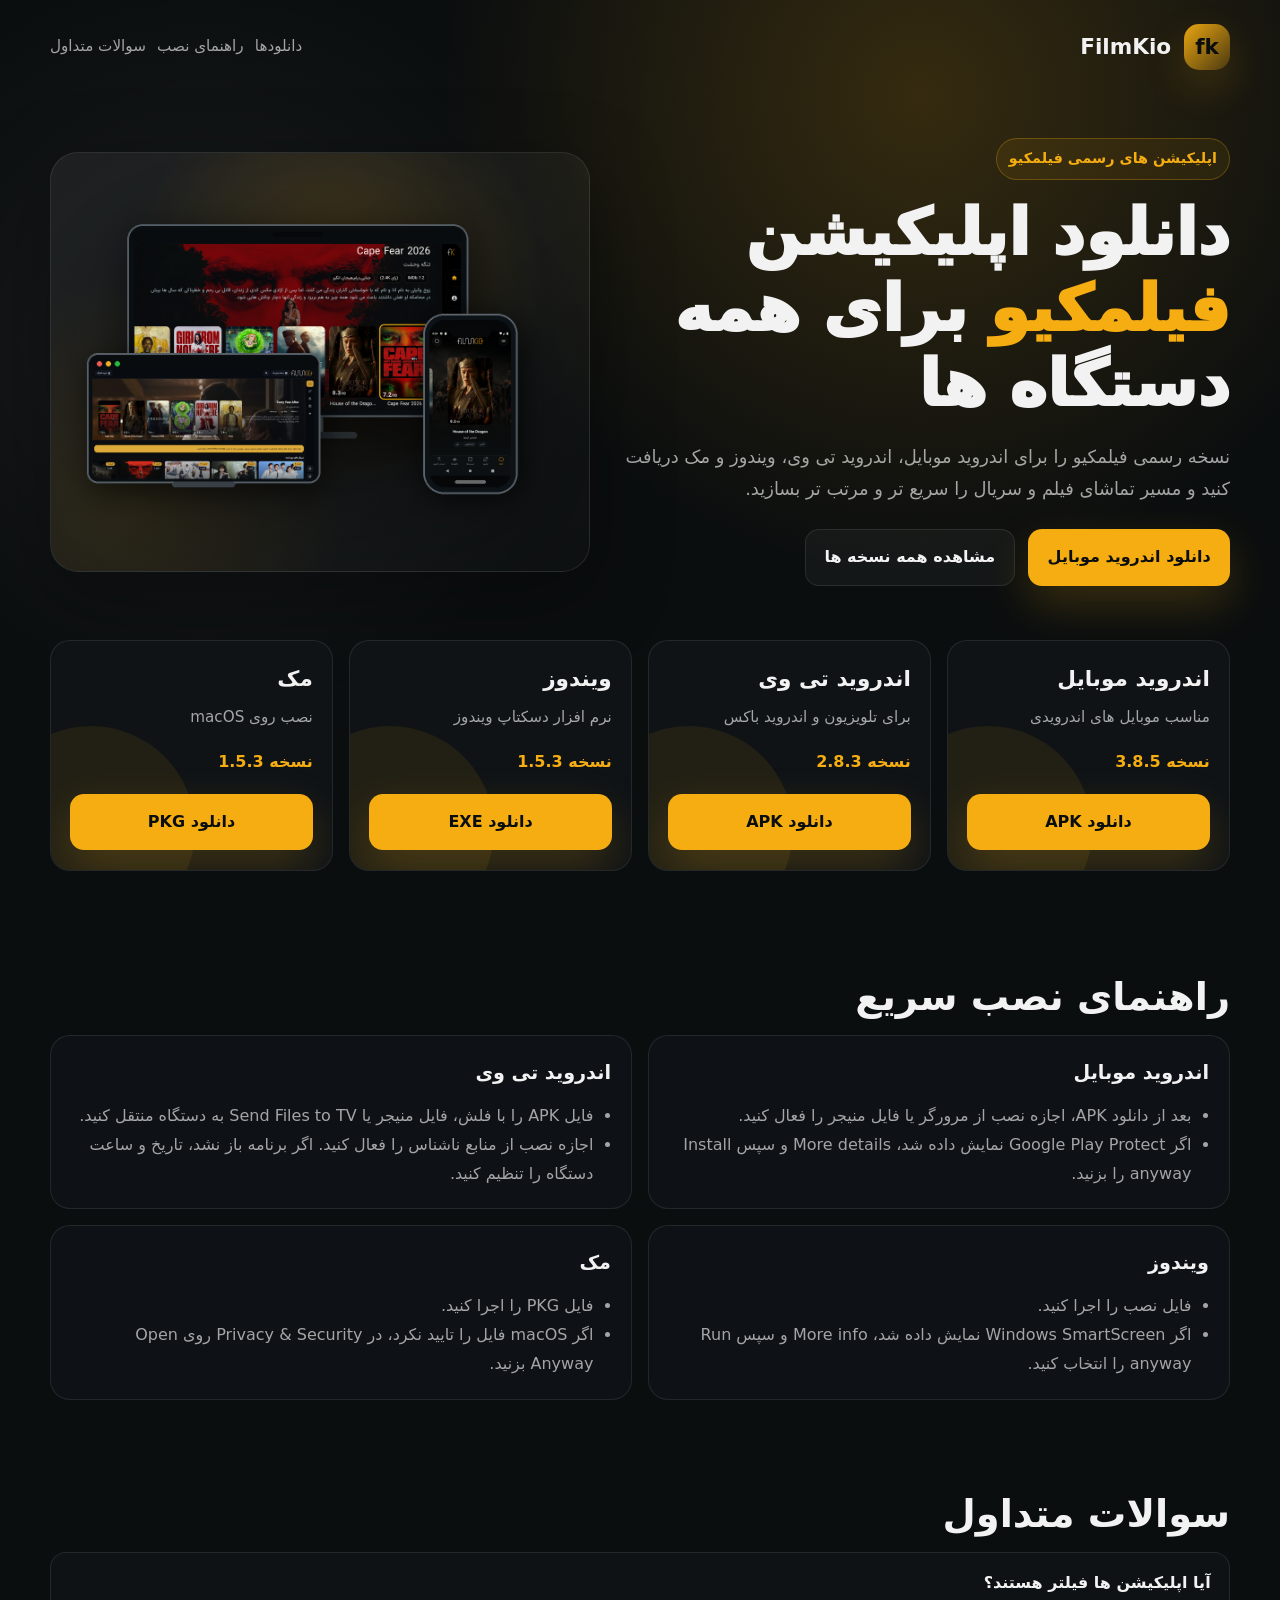
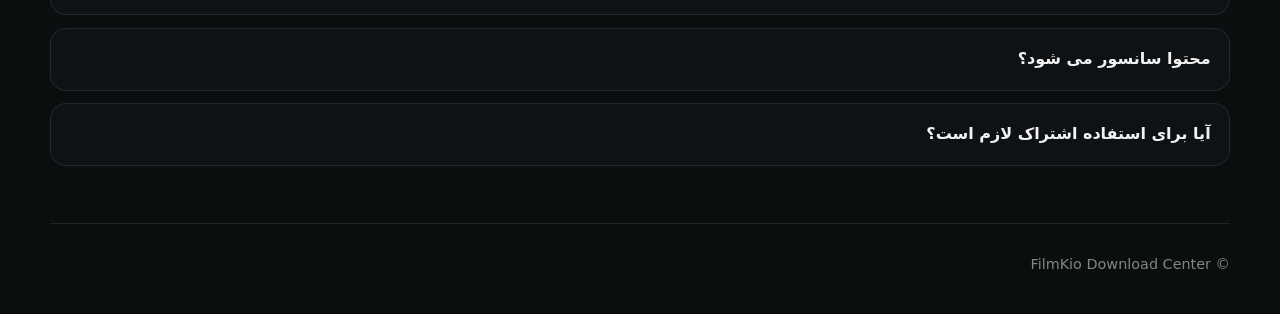
==== index.html @ dd802088 "Update index.html" ====
<!doctype html>
<html lang="fa" dir="rtl">
<head>
  <meta charset="utf-8">
  <link rel="shortcut icon" href="https://filmkio.github.io/assets/images/favicon-v.png" type="image/ico" />
  <meta name="viewport" content="width=device-width, initial-scale=1">
  <title>دانلود اپلیکیشن فیلمکیو برای اندروید، تلویزیون، ویندوز و مک</title>
  <meta name="description" content="دانلود مستقیم اپلیکیشن رسمی فیلمکیو برای اندروید موبایل، اندروید تی وی، ویندوز و مک با لینک امن از دامنه فیلم من.">
  <meta name="robots" content="index,follow,max-image-preview:large">
  <link rel="canonical" href="https://filmkio.github.io/">
  <meta property="og:locale" content="fa_IR">
  <meta property="og:type" content="website">
  <meta property="og:title" content="دانلود اپلیکیشن فیلمکیو">
  <meta property="og:description" content="نسخه رسمی فیلمکیو را برای موبایل، تلویزیون، ویندوز و مک دانلود کنید.">
  <meta property="og:url" content="https://filmkio.github.io/">
  <meta property="og:site_name" content="FilmKio">
  <meta property="og:image" content="https://filmkio.github.io/assets/images/filmkio-showcase-android.png">
  <meta name="twitter:card" content="summary_large_image">
  <meta name="theme-color" content="#0b0e0f">
  <meta name="google-site-verification" content="cX1XcpwmOI-I8Bc0euwlaq72qp1mdd3fgt9zG9Ximvk" />
  <style>
    :root{--bg:#0b0e0f;--panel:#101418;--panel2:#15191d;--text:#f2f2f2;--muted:rgba(242,242,242,.66);--soft:rgba(242,242,242,.1);--gold:#f5ad11;--gold2:#ffc33d;--border:rgba(255,255,255,.09)}
    *{box-sizing:border-box}
    html{scroll-behavior:smooth}
    body{margin:0;background:radial-gradient(circle at 72% 5%,rgba(245,173,17,.18),transparent 30rem),radial-gradient(circle at 16% 18%,rgba(255,255,255,.06),transparent 24rem),var(--bg);color:var(--text);font-family:system-ui,-apple-system,BlinkMacSystemFont,"Segoe UI",Tahoma,Arial,sans-serif;line-height:1.8}
    a{color:inherit;text-decoration:none}
    .wrap{width:min(1180px,calc(100% - 32px));margin:0 auto}
    .nav{display:flex;align-items:center;justify-content:space-between;gap:1rem;padding:24px 0}
    .brand{display:flex;align-items:center;gap:.8rem;font-weight:900;font-size:1.35rem;letter-spacing:0}
    .mark{display:grid;place-items:center;width:46px;height:46px;border-radius:15px;background:linear-gradient(135deg,rgba(245,173,17,.95),rgba(245,173,17,.22));color:#0b0e0f;box-shadow:0 16px 40px rgba(245,173,17,.18)}
    .navlinks{display:flex;align-items:center;gap:.7rem;color:var(--muted);font-size:.95rem}
    .hero{display:grid;grid-template-columns:minmax(0,1.06fr) minmax(360px,.94fr);gap:2rem;align-items:center;padding:44px 0 26px}
    .eyebrow{display:inline-flex;align-items:center;gap:.5rem;padding:.45rem .75rem;border-radius:999px;border:1px solid rgba(245,173,17,.28);background:rgba(245,173,17,.08);color:var(--gold);font-weight:800;font-size:.9rem}
    h1{margin:1rem 0 .8rem;font-size:clamp(2.2rem,5vw,4.7rem);line-height:1.18;font-weight:950}
    h1 span,.gold{color:var(--gold)}
    .lead{max-width:720px;color:var(--muted);font-size:1.12rem}
    .actions{display:flex;flex-wrap:wrap;gap:.85rem;margin-top:1.5rem}
    .btn{display:inline-flex;align-items:center;justify-content:center;gap:.55rem;min-height:52px;padding:.8rem 1.15rem;border-radius:14px;font-weight:900;border:1px solid transparent;transition:transform .18s ease,filter .18s ease,border-color .18s ease}
    .btn:hover{transform:translateY(-2px);filter:brightness(1.04)}
    .btn.primary{background:var(--gold);color:#0b0e0f;box-shadow:0 18px 46px rgba(245,173,17,.2)}
    .btn.ghost{background:rgba(255,255,255,.04);border-color:var(--border)}
    .visual{position:relative;display:grid;place-items:center;min-height:420px;border:1px solid var(--border);border-radius:28px;background:linear-gradient(145deg,rgba(255,255,255,.06),rgba(255,255,255,.02));overflow:hidden;box-shadow:0 24px 80px rgba(0,0,0,.35)}
    .visual:before{content:"";position:absolute;inset:-30%;background:radial-gradient(circle at 52% 38%,rgba(245,173,17,.22),transparent 34%),radial-gradient(circle at 28% 70%,rgba(245,173,17,.12),transparent 28%)}
    .hero-shot{position:relative;z-index:1;display:block;width:100%;max-width:100%;height:auto;filter:drop-shadow(0 34px 70px rgba(0,0,0,.48))}
    .versions{display:grid;grid-template-columns:repeat(4,minmax(0,1fr));gap:1rem;margin:28px 0 56px}
    .card{position:relative;overflow:hidden;border:1px solid var(--border);background:rgba(16,20,24,.9);border-radius:20px;padding:1.2rem;min-height:220px;display:flex;flex-direction:column;justify-content:space-between}
    .card:before{content:"";position:absolute;left:-4rem;bottom:-4rem;width:13rem;height:13rem;border-radius:50%;background:rgba(245,173,17,.08)}
    .card h2{position:relative;margin:0 0 .35rem;font-size:1.35rem}
    .card p{position:relative;margin:0;color:var(--muted);font-size:.95rem}
    .version{position:relative;color:var(--gold);font-weight:800;margin-top:1rem}
    .card .btn{position:relative;width:100%;margin-top:1.1rem}
    .section{padding:44px 0}
    .section h2{font-size:clamp(1.6rem,3vw,2.7rem);line-height:1.35;margin:0 0 .8rem}
    .guide{display:grid;grid-template-columns:1fr 1fr;gap:1rem}
    .panel{border:1px solid var(--border);background:rgba(16,20,24,.72);border-radius:20px;padding:1.25rem}
    .panel h3{margin:0 0 .7rem;font-size:1.2rem}.panel ul{margin:0;padding:0 1.1rem 0 0;color:var(--muted)}
    .faq details{border:1px solid var(--border);background:rgba(16,20,24,.82);border-radius:16px;margin-bottom:.8rem;overflow:hidden}
    .faq summary{cursor:pointer;font-weight:900;padding:1rem 1.15rem;list-style:none}.faq p{margin:0;color:var(--muted);padding:0 1.15rem 1rem}
    footer{border-top:1px solid var(--border);color:rgba(242,242,242,.52);padding:28px 0 36px;font-size:.9rem}
    @media (max-width:900px){.hero{grid-template-columns:1fr}.visual{order:-1}.versions{grid-template-columns:repeat(2,minmax(0,1fr))}.guide{grid-template-columns:1fr}}
    @media (max-width:560px){.wrap{width:min(100% - 24px,1180px)}.nav{align-items:flex-start}.navlinks{display:none}.hero{padding-top:18px}.visual{min-height:330px}.hero-shot{width:100%;max-width:100%}.versions{gap:.75rem}.card{min-height:190px;padding:1rem}.card h2{font-size:1.05rem}.btn{min-height:48px}.actions .btn{width:100%}}
  </style>
  <script type="application/ld+json">
  {
    "@context":"https://schema.org",
    "@graph":[
      {"@type":"WebPage","@id":"https://filmkio.github.io/#webpage","url":"https://filmkio.github.io/","name":"دانلود اپلیکیشن فیلمکیو","description":"دانلود مستقیم اپلیکیشن رسمی فیلمکیو برای اندروید، اندروید تی وی، ویندوز و مک.","inLanguage":"fa-IR","about":{"@type":"Thing","name":"اپلیکیشن فیلمکیو"}},
      {"@type":"ItemList","name":"نسخه های اپلیکیشن فیلمکیو","itemListElement":[
        {"@type":"SoftwareApplication","name":"فیلمکیو اندروید موبایل","applicationCategory":"EntertainmentApplication","operatingSystem":"Android","softwareVersion":"3.8.5","downloadUrl":"https://filmman.icu/wp-content/uploads/2026/07/FilmKio3.8.5.apk","offers":{"@type":"Offer","price":"0","priceCurrency":"IRR"}},
        {"@type":"SoftwareApplication","name":"فیلمکیو اندروید تی وی","applicationCategory":"EntertainmentApplication","operatingSystem":"Android TV","softwareVersion":"2.8.3","downloadUrl":"https://filmman.icu/wp-content/uploads/2026/06/FilmkioTv.2.8.3.apk","offers":{"@type":"Offer","price":"0","priceCurrency":"IRR"}},
        {"@type":"SoftwareApplication","name":"فیلمکیو ویندوز","applicationCategory":"EntertainmentApplication","operatingSystem":"Windows","softwareVersion":"1.5.3","downloadUrl":"https://filmman.icu/wp-content/uploads/2026/03/FilmKio-Setup-1.5.3.exe","offers":{"@type":"Offer","price":"0","priceCurrency":"IRR"}},
        {"@type":"SoftwareApplication","name":"فیلمکیو مک","applicationCategory":"EntertainmentApplication","operatingSystem":"macOS","softwareVersion":"1.5.3","downloadUrl":"https://filmman.icu/wp-content/uploads/2026/03/FilmKio-1.5.3.pkg","offers":{"@type":"Offer","price":"0","priceCurrency":"IRR"}}
      ]},
      {"@type":"FAQPage","mainEntity":[
        {"@type":"Question","name":"آیا اپلیکیشن فیلمکیو فیلتر است؟","acceptedAnswer":{"@type":"Answer","text":"خیر. برای دانلود و استفاده از اپلیکیشن ها نیازی به فیلترشکن نیست."}},
        {"@type":"Question","name":"اگر نصب مک باز نشد چه کار کنم؟","acceptedAnswer":{"@type":"Answer","text":"در System Settings وارد Privacy & Security شوید و برای فایل FilmKio گزینه Open Anyway را انتخاب کنید."}},
        {"@type":"Question","name":"اگر اندروید تی وی باز نشد چه کار کنم؟","acceptedAnswer":{"@type":"Answer","text":"تاریخ و ساعت دستگاه را صحیح یا خودکار تنظیم کنید و دوباره برنامه را اجرا کنید."}}
      ]}
    ]
  }
  </script>
</head>
<body>
  <header class="wrap nav">
    <a class="brand" href="/" aria-label="FilmKio">
      <span class="mark">fk</span>
      <span>FilmKio</span>
    </a>
    <nav class="navlinks" aria-label="بخش ها">
      <a href="#downloads">دانلودها</a>
      <a href="#install">راهنمای نصب</a>
      <a href="#faq">سوالات متداول</a>
    </nav>
  </header>

  <main class="wrap">
    <section class="hero">
      <div>
        <span class="eyebrow">اپلیکیشن های رسمی فیلمکیو</span>
        <h1>دانلود اپلیکیشن <span>فیلمکیو</span> برای همه دستگاه ها</h1>
        <p class="lead">نسخه رسمی فیلمکیو را برای اندروید موبایل، اندروید تی وی، ویندوز و مک دریافت کنید و مسیر تماشای فیلم و سریال را سریع تر و مرتب تر بسازید.</p>
        <div class="actions">
          <a class="btn primary" href="https://filmman.icu/wp-content/uploads/2026/07/FilmKio3.8.5.apk">دانلود اندروید موبایل</a>
          <a class="btn ghost" href="#downloads">مشاهده همه نسخه ها</a>
        </div>
      </div>
      <div class="visual" aria-hidden="true">
        <img class="hero-shot" src="assets/images/filmkio-showcase-android.png" width="1200" height="800" alt="">
      </div>
    </section>

    <section id="downloads" class="versions" aria-label="لینک های دانلود اپلیکیشن فیلمکیو">
      <article class="card">
        <div><h2>اندروید موبایل</h2><p>مناسب موبایل های اندرویدی</p><div class="version">نسخه 3.8.5</div></div>
        <a class="btn primary" href="https://filmman.icu/wp-content/uploads/2026/07/FilmKio3.8.5.apk">دانلود APK</a>
      </article>
      <article class="card">
        <div><h2>اندروید تی وی</h2><p>برای تلویزیون و اندروید باکس</p><div class="version">نسخه 2.8.3</div></div>
        <a class="btn primary" href="https://filmman.icu/wp-content/uploads/2026/06/FilmkioTv.2.8.3.apk">دانلود APK</a>
      </article>
      <article class="card">
        <div><h2>ویندوز</h2><p>نرم افزار دسکتاپ ویندوز</p><div class="version">نسخه 1.5.3</div></div>
        <a class="btn primary" href="https://filmman.icu/wp-content/uploads/2026/03/FilmKio-Setup-1.5.3.exe">دانلود EXE</a>
      </article>
      <article class="card">
        <div><h2>مک</h2><p>نصب روی macOS</p><div class="version">نسخه 1.5.3</div></div>
        <a class="btn primary" href="https://filmman.icu/wp-content/uploads/2026/03/FilmKio-1.5.3.pkg">دانلود PKG</a>
      </article>
    </section>

    <section id="install" class="section">
      <h2>راهنمای نصب سریع</h2>
      <div class="guide">
        <div class="panel"><h3>اندروید موبایل</h3><ul><li>بعد از دانلود APK، اجازه نصب از مرورگر یا فایل منیجر را فعال کنید.</li><li>اگر Google Play Protect نمایش داده شد، More details و سپس Install anyway را بزنید.</li></ul></div>
        <div class="panel"><h3>اندروید تی وی</h3><ul><li>فایل APK را با فلش، فایل منیجر یا Send Files to TV به دستگاه منتقل کنید.</li><li>اجازه نصب از منابع ناشناس را فعال کنید. اگر برنامه باز نشد، تاریخ و ساعت دستگاه را تنظیم کنید.</li></ul></div>
        <div class="panel"><h3>ویندوز</h3><ul><li>فایل نصب را اجرا کنید.</li><li>اگر Windows SmartScreen نمایش داده شد، More info و سپس Run anyway را انتخاب کنید.</li></ul></div>
        <div class="panel"><h3>مک</h3><ul><li>فایل PKG را اجرا کنید.</li><li>اگر macOS فایل را تایید نکرد، در Privacy & Security روی Open Anyway بزنید.</li></ul></div>
      </div>
    </section>

    <section id="faq" class="section faq">
      <h2>سوالات متداول</h2>
      <details><summary>آیا اپلیکیشن ها فیلتر هستند؟</summary><p>خیر. برای دانلود، نصب و استفاده از اپلیکیشن های فیلمکیو نیازی به فیلترشکن نیست.</p></details>
      <details><summary>محتوا سانسور می شود؟</summary><p>رسالت فیلمکیو ارائه محتوای اورجینال است و محتوای دوبله و زبان اصلی به صورت سانسور شده ارائه نمی شود.</p></details>
      <details><summary>آیا برای استفاده اشتراک لازم است؟</summary><p>برای استفاده کامل از امکانات فیلمکیو، حساب کاربری شما باید اشتراک فعال داشته باشد.</p></details>
    </section>
  </main>

  <footer class="wrap">© FilmKio Download Center</footer>
</body>
</html>
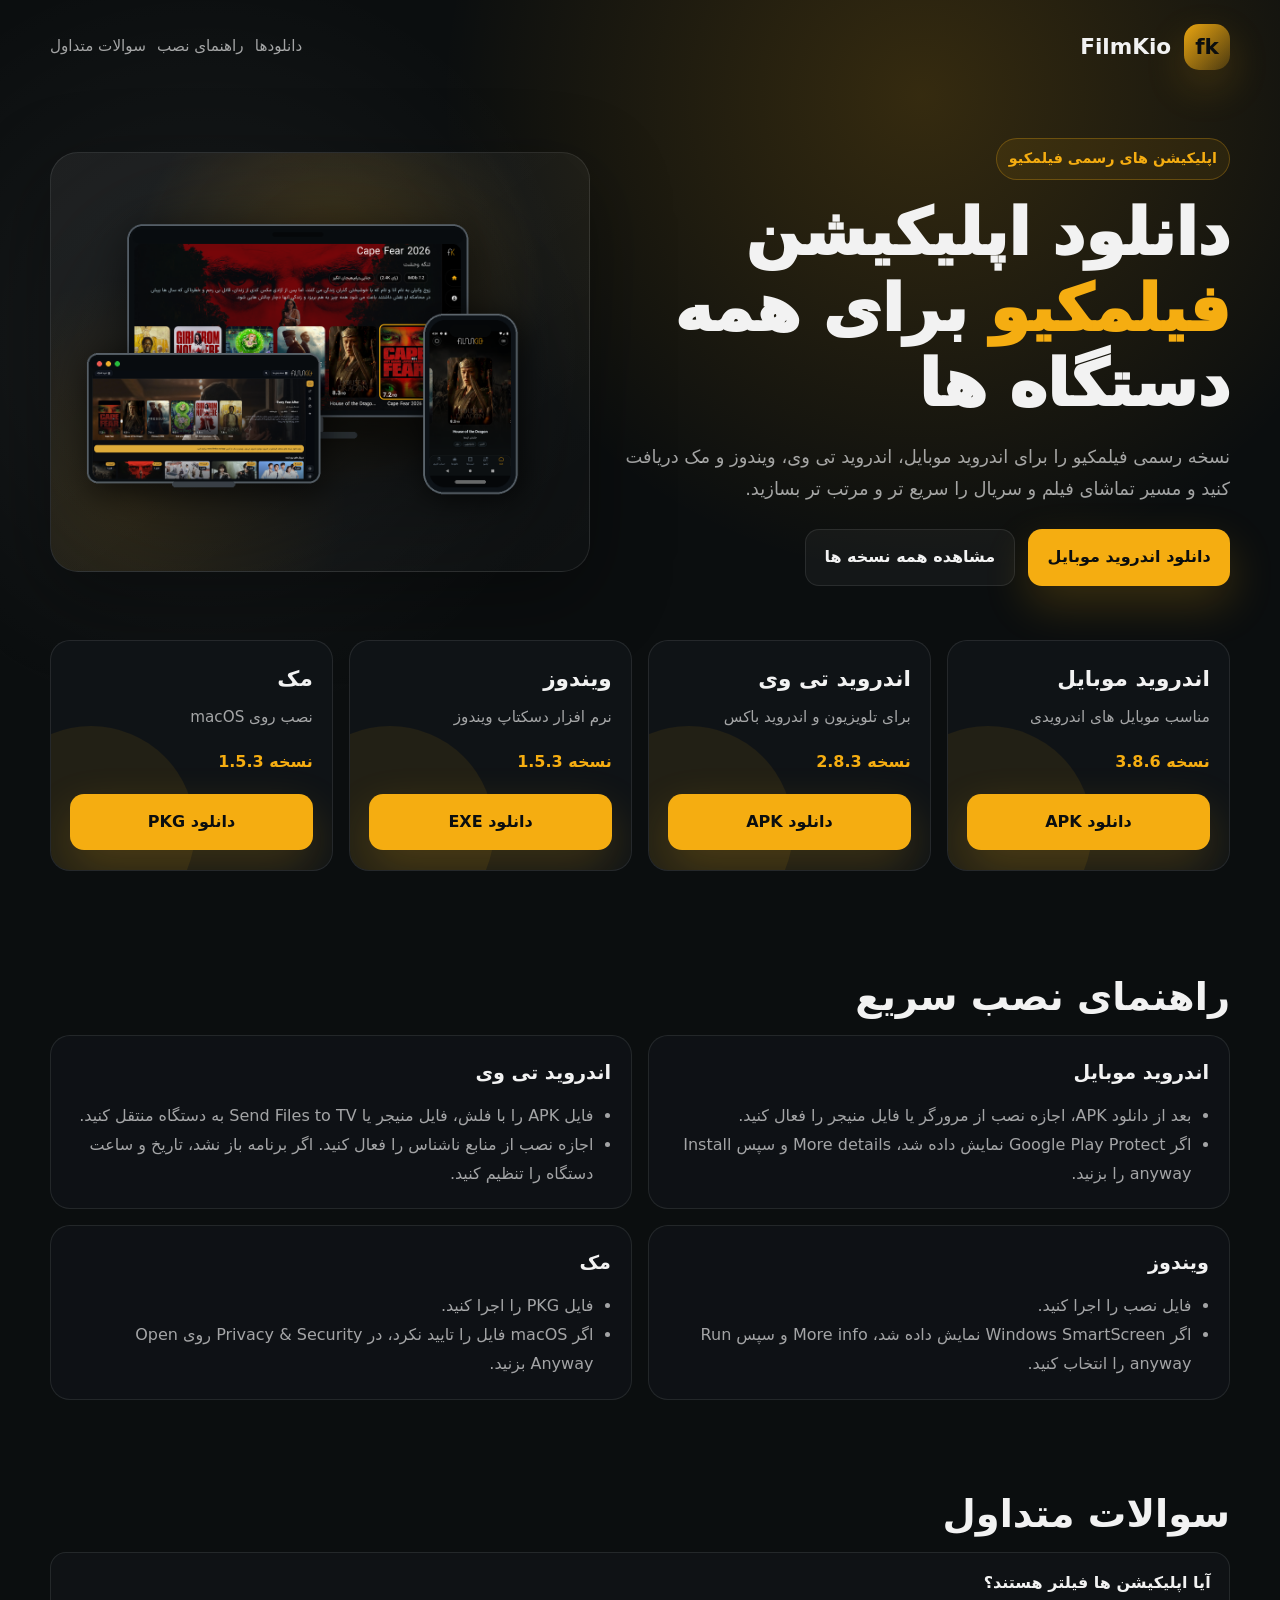
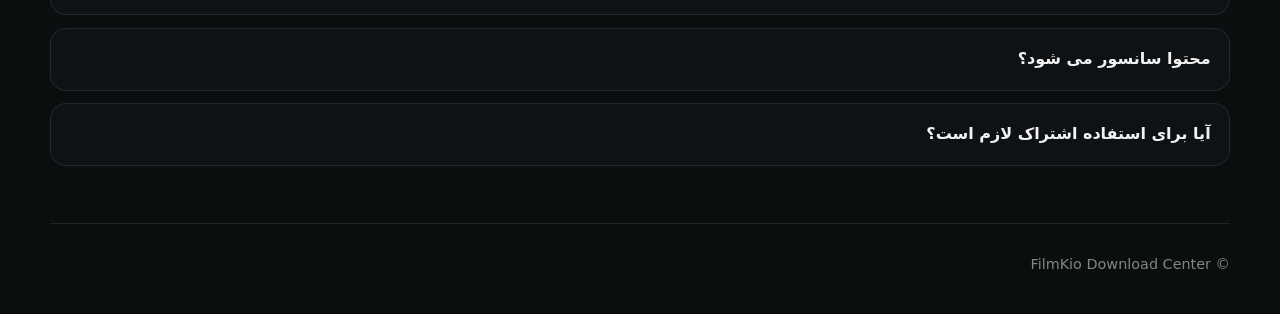
==== commit 12f8de29: "Update index.html" ====
--- a/index.html
+++ b/index.html
@@ -66,7 +66,7 @@
     "@graph":[
       {"@type":"WebPage","@id":"https://filmkio.github.io/#webpage","url":"https://filmkio.github.io/","name":"دانلود اپلیکیشن فیلمکیو","description":"دانلود مستقیم اپلیکیشن رسمی فیلمکیو برای اندروید، اندروید تی وی، ویندوز و مک.","inLanguage":"fa-IR","about":{"@type":"Thing","name":"اپلیکیشن فیلمکیو"}},
       {"@type":"ItemList","name":"نسخه های اپلیکیشن فیلمکیو","itemListElement":[
-        {"@type":"SoftwareApplication","name":"فیلمکیو اندروید موبایل","applicationCategory":"EntertainmentApplication","operatingSystem":"Android","softwareVersion":"3.8.5","downloadUrl":"https://filmman.icu/wp-content/uploads/2026/07/FilmKio3.8.5.apk","offers":{"@type":"Offer","price":"0","priceCurrency":"IRR"}},
+        {"@type":"SoftwareApplication","name":"فیلمکیو اندروید موبایل","applicationCategory":"EntertainmentApplication","operatingSystem":"Android","softwareVersion":"3.8.6","downloadUrl":"https://filmman.icu/wp-content/uploads/2026/07/FilmKio3.8.6.apk","offers":{"@type":"Offer","price":"0","priceCurrency":"IRR"}},
         {"@type":"SoftwareApplication","name":"فیلمکیو اندروید تی وی","applicationCategory":"EntertainmentApplication","operatingSystem":"Android TV","softwareVersion":"2.8.3","downloadUrl":"https://filmman.icu/wp-content/uploads/2026/06/FilmkioTv.2.8.3.apk","offers":{"@type":"Offer","price":"0","priceCurrency":"IRR"}},
         {"@type":"SoftwareApplication","name":"فیلمکیو ویندوز","applicationCategory":"EntertainmentApplication","operatingSystem":"Windows","softwareVersion":"1.5.3","downloadUrl":"https://filmman.icu/wp-content/uploads/2026/03/FilmKio-Setup-1.5.3.exe","offers":{"@type":"Offer","price":"0","priceCurrency":"IRR"}},
         {"@type":"SoftwareApplication","name":"فیلمکیو مک","applicationCategory":"EntertainmentApplication","operatingSystem":"macOS","softwareVersion":"1.5.3","downloadUrl":"https://filmman.icu/wp-content/uploads/2026/03/FilmKio-1.5.3.pkg","offers":{"@type":"Offer","price":"0","priceCurrency":"IRR"}}
@@ -100,7 +100,7 @@
         <h1>دانلود اپلیکیشن <span>فیلمکیو</span> برای همه دستگاه ها</h1>
         <p class="lead">نسخه رسمی فیلمکیو را برای اندروید موبایل، اندروید تی وی، ویندوز و مک دریافت کنید و مسیر تماشای فیلم و سریال را سریع تر و مرتب تر بسازید.</p>
         <div class="actions">
-          <a class="btn primary" href="https://filmman.icu/wp-content/uploads/2026/07/FilmKio3.8.5.apk">دانلود اندروید موبایل</a>
+          <a class="btn primary" href="https://filmman.icu/wp-content/uploads/2026/07/FilmKio3.8.6.apk">دانلود اندروید موبایل</a>
           <a class="btn ghost" href="#downloads">مشاهده همه نسخه ها</a>
         </div>
       </div>
@@ -111,8 +111,8 @@
 
     <section id="downloads" class="versions" aria-label="لینک های دانلود اپلیکیشن فیلمکیو">
       <article class="card">
-        <div><h2>اندروید موبایل</h2><p>مناسب موبایل های اندرویدی</p><div class="version">نسخه 3.8.5</div></div>
-        <a class="btn primary" href="https://filmman.icu/wp-content/uploads/2026/07/FilmKio3.8.5.apk">دانلود APK</a>
+        <div><h2>اندروید موبایل</h2><p>مناسب موبایل های اندرویدی</p><div class="version">نسخه 3.8.6</div></div>
+        <a class="btn primary" href="https://filmman.icu/wp-content/uploads/2026/07/FilmKio3.8.6.apk">دانلود APK</a>
       </article>
       <article class="card">
         <div><h2>اندروید تی وی</h2><p>برای تلویزیون و اندروید باکس</p><div class="version">نسخه 2.8.3</div></div>
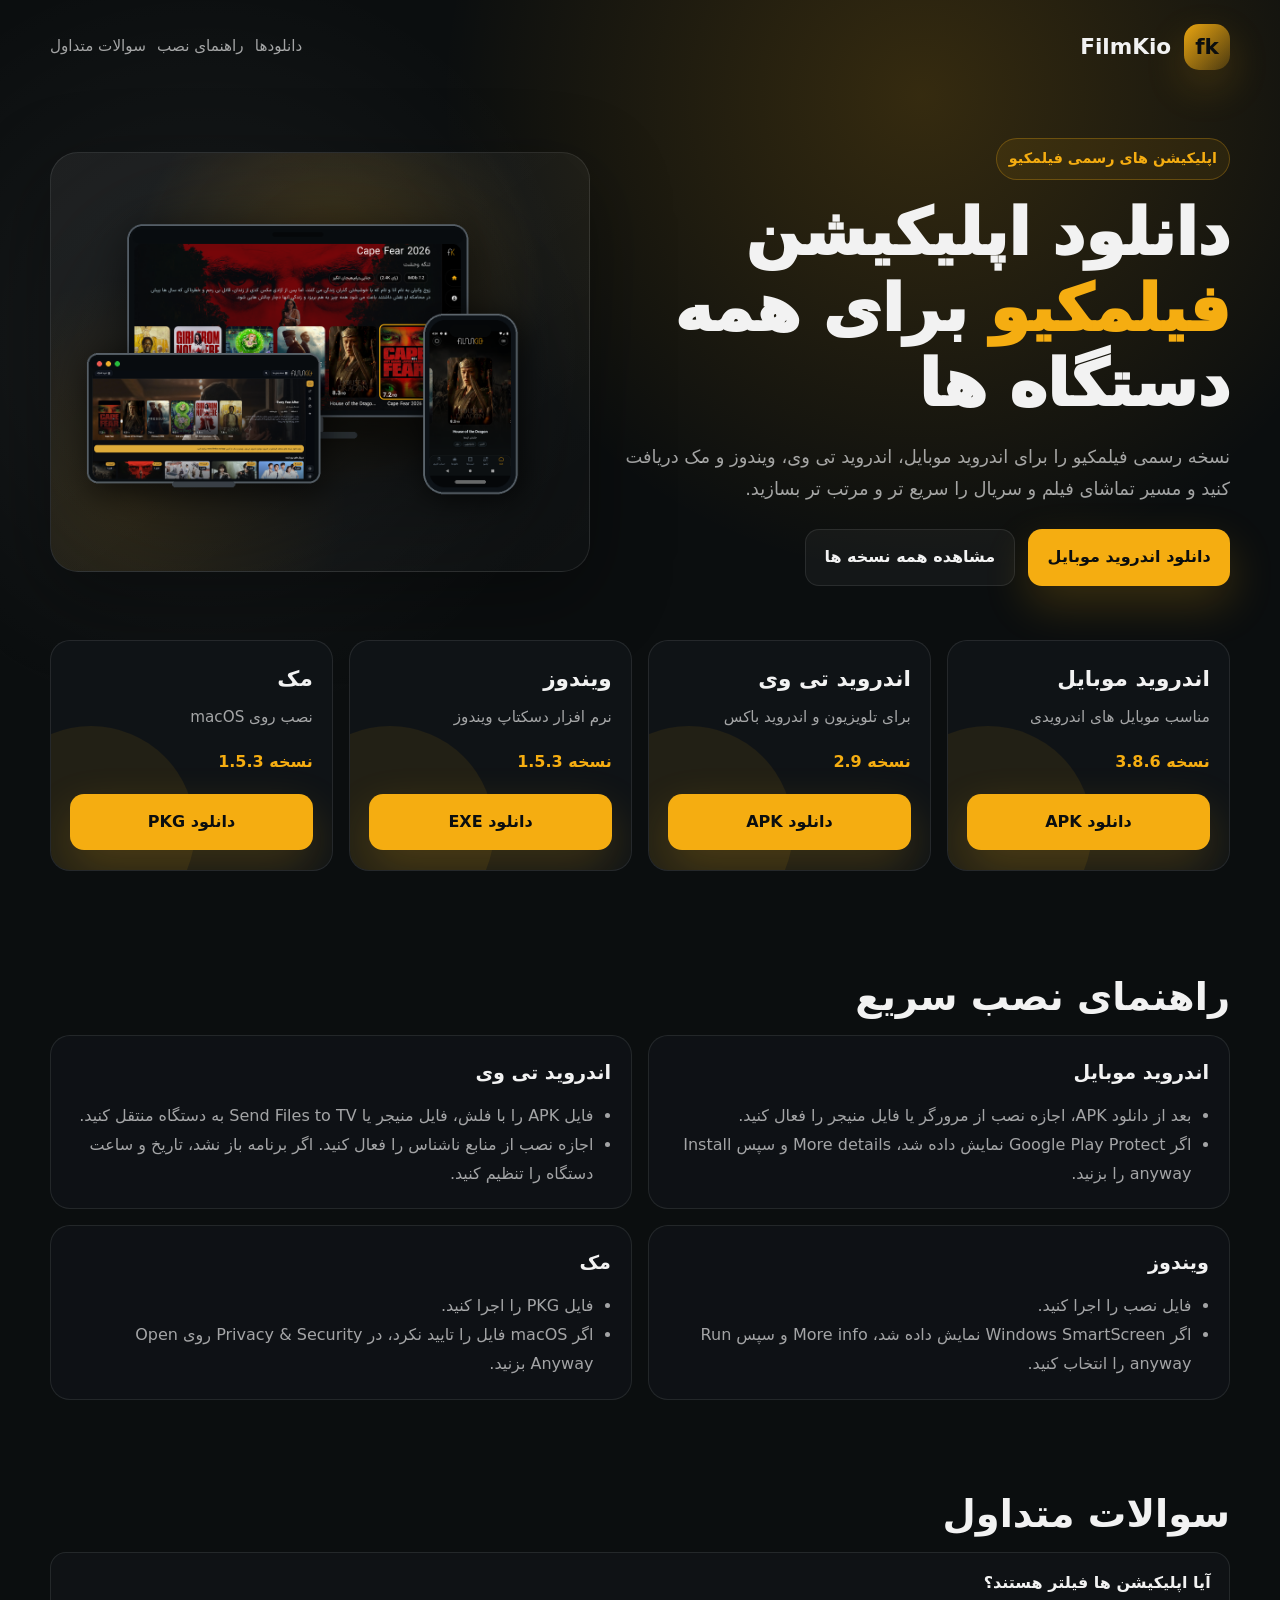
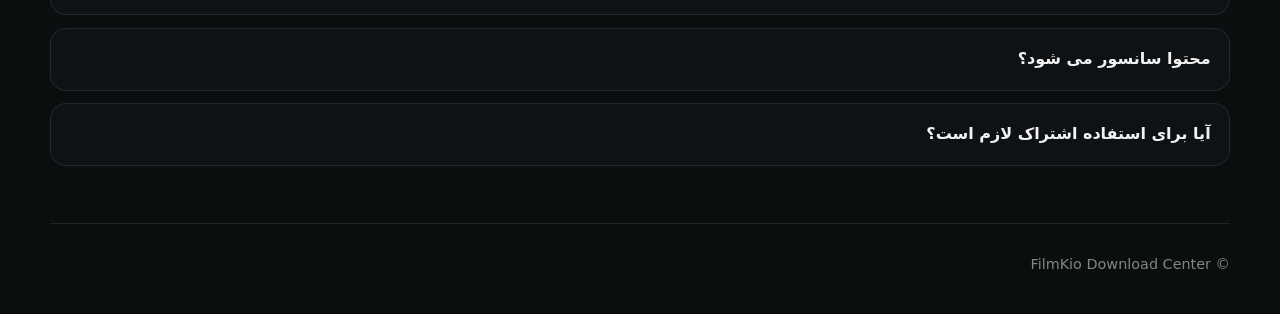
==== commit 78e8044b: "Update index.html" ====
--- a/index.html
+++ b/index.html
@@ -67,7 +67,7 @@
       {"@type":"WebPage","@id":"https://filmkio.github.io/#webpage","url":"https://filmkio.github.io/","name":"دانلود اپلیکیشن فیلمکیو","description":"دانلود مستقیم اپلیکیشن رسمی فیلمکیو برای اندروید، اندروید تی وی، ویندوز و مک.","inLanguage":"fa-IR","about":{"@type":"Thing","name":"اپلیکیشن فیلمکیو"}},
       {"@type":"ItemList","name":"نسخه های اپلیکیشن فیلمکیو","itemListElement":[
         {"@type":"SoftwareApplication","name":"فیلمکیو اندروید موبایل","applicationCategory":"EntertainmentApplication","operatingSystem":"Android","softwareVersion":"3.8.6","downloadUrl":"https://filmman.icu/wp-content/uploads/2026/07/FilmKio3.8.6.apk","offers":{"@type":"Offer","price":"0","priceCurrency":"IRR"}},
-        {"@type":"SoftwareApplication","name":"فیلمکیو اندروید تی وی","applicationCategory":"EntertainmentApplication","operatingSystem":"Android TV","softwareVersion":"2.8.3","downloadUrl":"https://filmman.icu/wp-content/uploads/2026/06/FilmkioTv.2.8.3.apk","offers":{"@type":"Offer","price":"0","priceCurrency":"IRR"}},
+        {"@type":"SoftwareApplication","name":"فیلمکیو اندروید تی وی","applicationCategory":"EntertainmentApplication","operatingSystem":"Android TV","softwareVersion":"2.9.0","downloadUrl":"https://filmman.icu/wp-content/uploads/2026/07/FilmkioTv.2.9.apk","offers":{"@type":"Offer","price":"0","priceCurrency":"IRR"}},
         {"@type":"SoftwareApplication","name":"فیلمکیو ویندوز","applicationCategory":"EntertainmentApplication","operatingSystem":"Windows","softwareVersion":"1.5.3","downloadUrl":"https://filmman.icu/wp-content/uploads/2026/03/FilmKio-Setup-1.5.3.exe","offers":{"@type":"Offer","price":"0","priceCurrency":"IRR"}},
         {"@type":"SoftwareApplication","name":"فیلمکیو مک","applicationCategory":"EntertainmentApplication","operatingSystem":"macOS","softwareVersion":"1.5.3","downloadUrl":"https://filmman.icu/wp-content/uploads/2026/03/FilmKio-1.5.3.pkg","offers":{"@type":"Offer","price":"0","priceCurrency":"IRR"}}
       ]},
@@ -115,8 +115,8 @@
         <a class="btn primary" href="https://filmman.icu/wp-content/uploads/2026/07/FilmKio3.8.6.apk">دانلود APK</a>
       </article>
       <article class="card">
-        <div><h2>اندروید تی وی</h2><p>برای تلویزیون و اندروید باکس</p><div class="version">نسخه 2.8.3</div></div>
-        <a class="btn primary" href="https://filmman.icu/wp-content/uploads/2026/06/FilmkioTv.2.8.3.apk">دانلود APK</a>
+        <div><h2>اندروید تی وی</h2><p>برای تلویزیون و اندروید باکس</p><div class="version">نسخه 2.9</div></div>
+        <a class="btn primary" href="https://filmman.icu/wp-content/uploads/2026/07/FilmkioTv.2.9.apk">دانلود APK</a>
       </article>
       <article class="card">
         <div><h2>ویندوز</h2><p>نرم افزار دسکتاپ ویندوز</p><div class="version">نسخه 1.5.3</div></div>
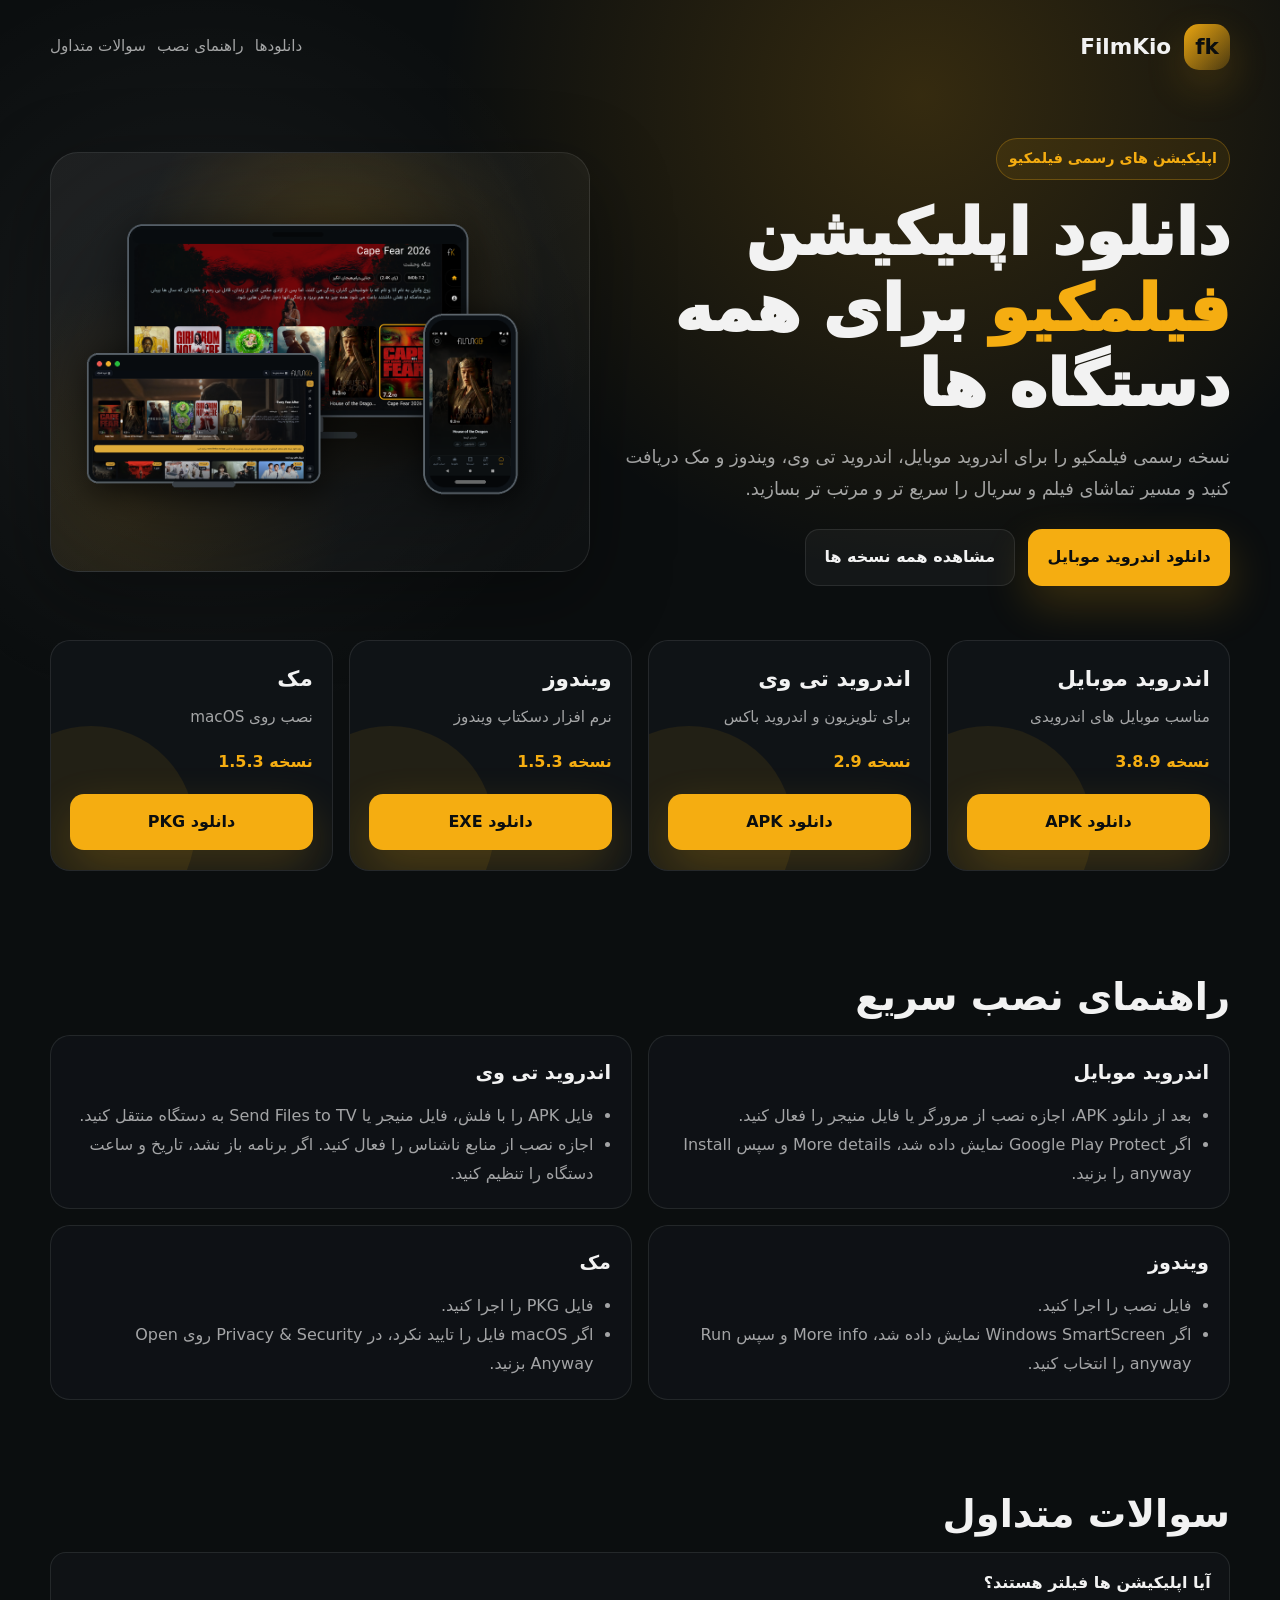
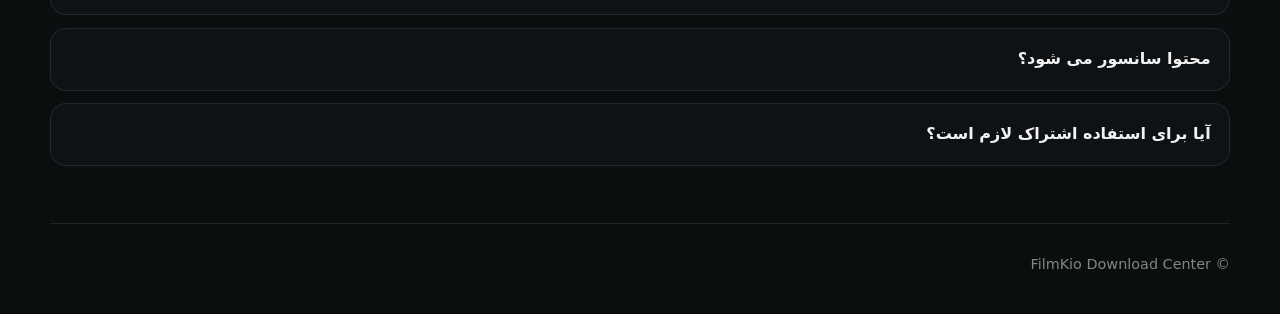
==== commit 261b8fbb: "Update index.html" ====
--- a/index.html
+++ b/index.html
@@ -66,7 +66,7 @@
     "@graph":[
       {"@type":"WebPage","@id":"https://filmkio.github.io/#webpage","url":"https://filmkio.github.io/","name":"دانلود اپلیکیشن فیلمکیو","description":"دانلود مستقیم اپلیکیشن رسمی فیلمکیو برای اندروید، اندروید تی وی، ویندوز و مک.","inLanguage":"fa-IR","about":{"@type":"Thing","name":"اپلیکیشن فیلمکیو"}},
       {"@type":"ItemList","name":"نسخه های اپلیکیشن فیلمکیو","itemListElement":[
-        {"@type":"SoftwareApplication","name":"فیلمکیو اندروید موبایل","applicationCategory":"EntertainmentApplication","operatingSystem":"Android","softwareVersion":"3.8.6","downloadUrl":"https://filmman.icu/wp-content/uploads/2026/07/FilmKio3.8.6.apk","offers":{"@type":"Offer","price":"0","priceCurrency":"IRR"}},
+        {"@type":"SoftwareApplication","name":"فیلمکیو اندروید موبایل","applicationCategory":"EntertainmentApplication","operatingSystem":"Android","softwareVersion":"3.8.6","downloadUrl":"https://filmman.icu/wp-content/uploads/2026/08/FilmKio3.8.9.apk","offers":{"@type":"Offer","price":"0","priceCurrency":"IRR"}},
         {"@type":"SoftwareApplication","name":"فیلمکیو اندروید تی وی","applicationCategory":"EntertainmentApplication","operatingSystem":"Android TV","softwareVersion":"2.9.0","downloadUrl":"https://filmman.icu/wp-content/uploads/2026/07/FilmkioTv.2.9.apk","offers":{"@type":"Offer","price":"0","priceCurrency":"IRR"}},
         {"@type":"SoftwareApplication","name":"فیلمکیو ویندوز","applicationCategory":"EntertainmentApplication","operatingSystem":"Windows","softwareVersion":"1.5.3","downloadUrl":"https://filmman.icu/wp-content/uploads/2026/03/FilmKio-Setup-1.5.3.exe","offers":{"@type":"Offer","price":"0","priceCurrency":"IRR"}},
         {"@type":"SoftwareApplication","name":"فیلمکیو مک","applicationCategory":"EntertainmentApplication","operatingSystem":"macOS","softwareVersion":"1.5.3","downloadUrl":"https://filmman.icu/wp-content/uploads/2026/03/FilmKio-1.5.3.pkg","offers":{"@type":"Offer","price":"0","priceCurrency":"IRR"}}
@@ -100,7 +100,7 @@
         <h1>دانلود اپلیکیشن <span>فیلمکیو</span> برای همه دستگاه ها</h1>
         <p class="lead">نسخه رسمی فیلمکیو را برای اندروید موبایل، اندروید تی وی، ویندوز و مک دریافت کنید و مسیر تماشای فیلم و سریال را سریع تر و مرتب تر بسازید.</p>
         <div class="actions">
-          <a class="btn primary" href="https://filmman.icu/wp-content/uploads/2026/07/FilmKio3.8.6.apk">دانلود اندروید موبایل</a>
+          <a class="btn primary" href="https://filmman.icu/wp-content/uploads/2026/08/FilmKio3.8.9.apk">دانلود اندروید موبایل</a>
           <a class="btn ghost" href="#downloads">مشاهده همه نسخه ها</a>
         </div>
       </div>
@@ -111,8 +111,8 @@
 
     <section id="downloads" class="versions" aria-label="لینک های دانلود اپلیکیشن فیلمکیو">
       <article class="card">
-        <div><h2>اندروید موبایل</h2><p>مناسب موبایل های اندرویدی</p><div class="version">نسخه 3.8.6</div></div>
-        <a class="btn primary" href="https://filmman.icu/wp-content/uploads/2026/07/FilmKio3.8.6.apk">دانلود APK</a>
+        <div><h2>اندروید موبایل</h2><p>مناسب موبایل های اندرویدی</p><div class="version">نسخه 3.8.9</div></div>
+        <a class="btn primary" href="https://filmman.icu/wp-content/uploads/2026/08/FilmKio3.8.9.apk">دانلود APK</a>
       </article>
       <article class="card">
         <div><h2>اندروید تی وی</h2><p>برای تلویزیون و اندروید باکس</p><div class="version">نسخه 2.9</div></div>
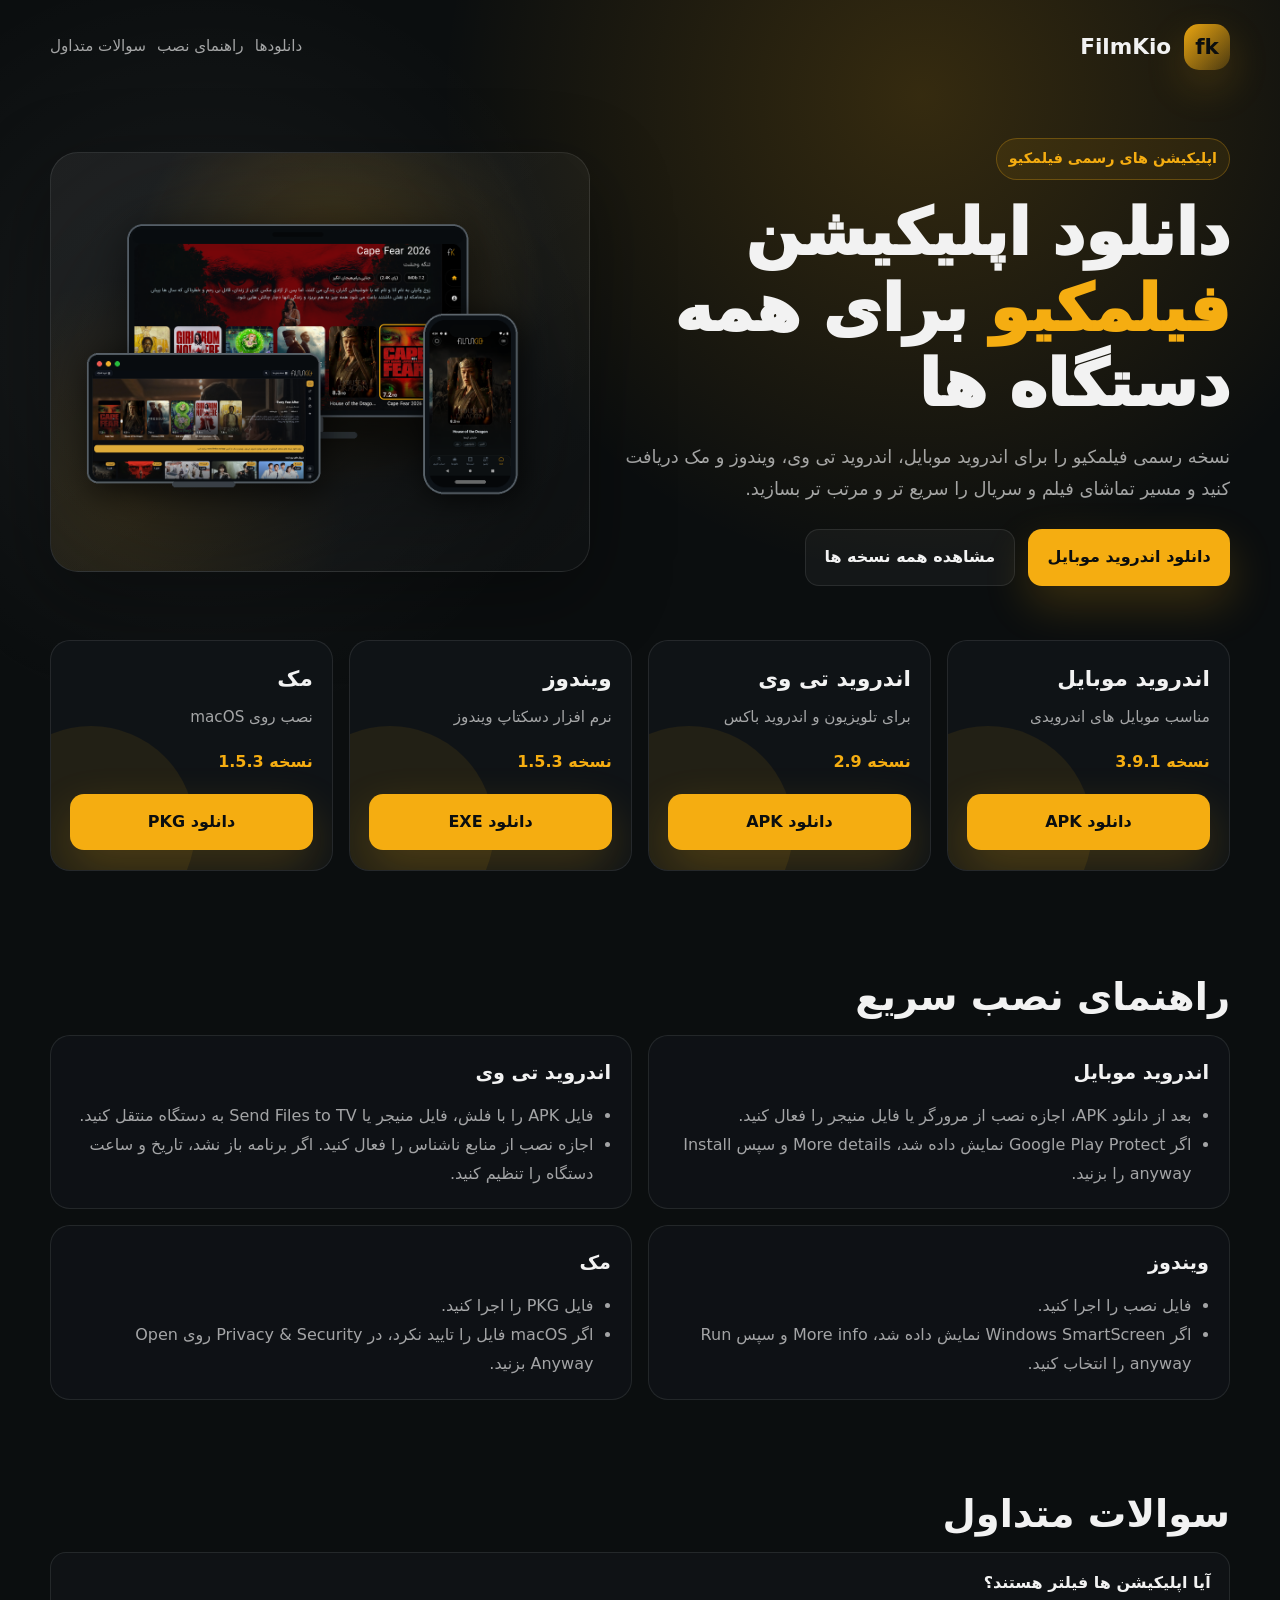
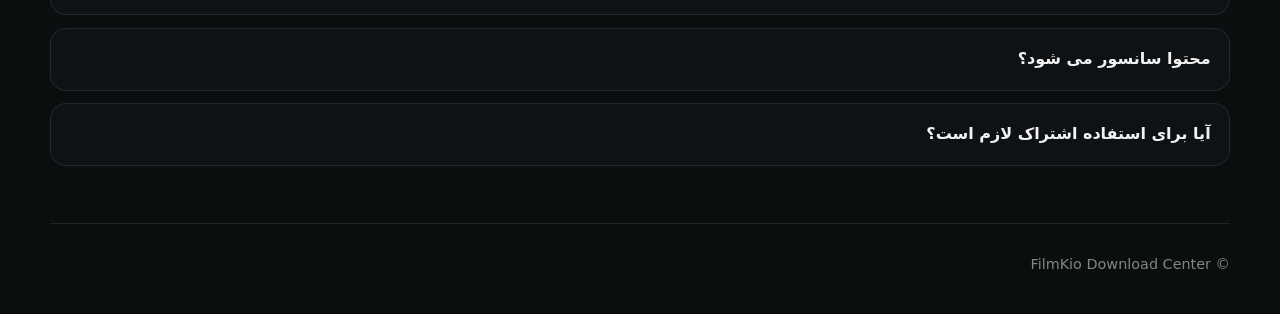
==== commit 57756488: "Update index.html" ====
--- a/index.html
+++ b/index.html
@@ -66,7 +66,7 @@
     "@graph":[
       {"@type":"WebPage","@id":"https://filmkio.github.io/#webpage","url":"https://filmkio.github.io/","name":"دانلود اپلیکیشن فیلمکیو","description":"دانلود مستقیم اپلیکیشن رسمی فیلمکیو برای اندروید، اندروید تی وی، ویندوز و مک.","inLanguage":"fa-IR","about":{"@type":"Thing","name":"اپلیکیشن فیلمکیو"}},
       {"@type":"ItemList","name":"نسخه های اپلیکیشن فیلمکیو","itemListElement":[
-        {"@type":"SoftwareApplication","name":"فیلمکیو اندروید موبایل","applicationCategory":"EntertainmentApplication","operatingSystem":"Android","softwareVersion":"3.8.6","downloadUrl":"https://filmman.icu/wp-content/uploads/2026/08/FilmKio3.8.9.apk","offers":{"@type":"Offer","price":"0","priceCurrency":"IRR"}},
+        {"@type":"SoftwareApplication","name":"فیلمکیو اندروید موبایل","applicationCategory":"EntertainmentApplication","operatingSystem":"Android","softwareVersion":"3.8.6","downloadUrl":"https://filmman.icu/wp-content/uploads/2026/08/FilmKio3.9.1.apk","offers":{"@type":"Offer","price":"0","priceCurrency":"IRR"}},
         {"@type":"SoftwareApplication","name":"فیلمکیو اندروید تی وی","applicationCategory":"EntertainmentApplication","operatingSystem":"Android TV","softwareVersion":"2.9.0","downloadUrl":"https://filmman.icu/wp-content/uploads/2026/07/FilmkioTv.2.9.apk","offers":{"@type":"Offer","price":"0","priceCurrency":"IRR"}},
         {"@type":"SoftwareApplication","name":"فیلمکیو ویندوز","applicationCategory":"EntertainmentApplication","operatingSystem":"Windows","softwareVersion":"1.5.3","downloadUrl":"https://filmman.icu/wp-content/uploads/2026/03/FilmKio-Setup-1.5.3.exe","offers":{"@type":"Offer","price":"0","priceCurrency":"IRR"}},
         {"@type":"SoftwareApplication","name":"فیلمکیو مک","applicationCategory":"EntertainmentApplication","operatingSystem":"macOS","softwareVersion":"1.5.3","downloadUrl":"https://filmman.icu/wp-content/uploads/2026/03/FilmKio-1.5.3.pkg","offers":{"@type":"Offer","price":"0","priceCurrency":"IRR"}}
@@ -100,7 +100,7 @@
         <h1>دانلود اپلیکیشن <span>فیلمکیو</span> برای همه دستگاه ها</h1>
         <p class="lead">نسخه رسمی فیلمکیو را برای اندروید موبایل، اندروید تی وی، ویندوز و مک دریافت کنید و مسیر تماشای فیلم و سریال را سریع تر و مرتب تر بسازید.</p>
         <div class="actions">
-          <a class="btn primary" href="https://filmman.icu/wp-content/uploads/2026/08/FilmKio3.8.9.apk">دانلود اندروید موبایل</a>
+          <a class="btn primary" href="https://filmman.icu/wp-content/uploads/2026/08/FilmKio3.9.1.apk">دانلود اندروید موبایل</a>
           <a class="btn ghost" href="#downloads">مشاهده همه نسخه ها</a>
         </div>
       </div>
@@ -111,8 +111,8 @@
 
     <section id="downloads" class="versions" aria-label="لینک های دانلود اپلیکیشن فیلمکیو">
       <article class="card">
-        <div><h2>اندروید موبایل</h2><p>مناسب موبایل های اندرویدی</p><div class="version">نسخه 3.8.9</div></div>
-        <a class="btn primary" href="https://filmman.icu/wp-content/uploads/2026/08/FilmKio3.8.9.apk">دانلود APK</a>
+        <div><h2>اندروید موبایل</h2><p>مناسب موبایل های اندرویدی</p><div class="version">نسخه 3.9.1</div></div>
+        <a class="btn primary" href="https://filmman.icu/wp-content/uploads/2026/08/FilmKio3.9.1.apk">دانلود APK</a>
       </article>
       <article class="card">
         <div><h2>اندروید تی وی</h2><p>برای تلویزیون و اندروید باکس</p><div class="version">نسخه 2.9</div></div>
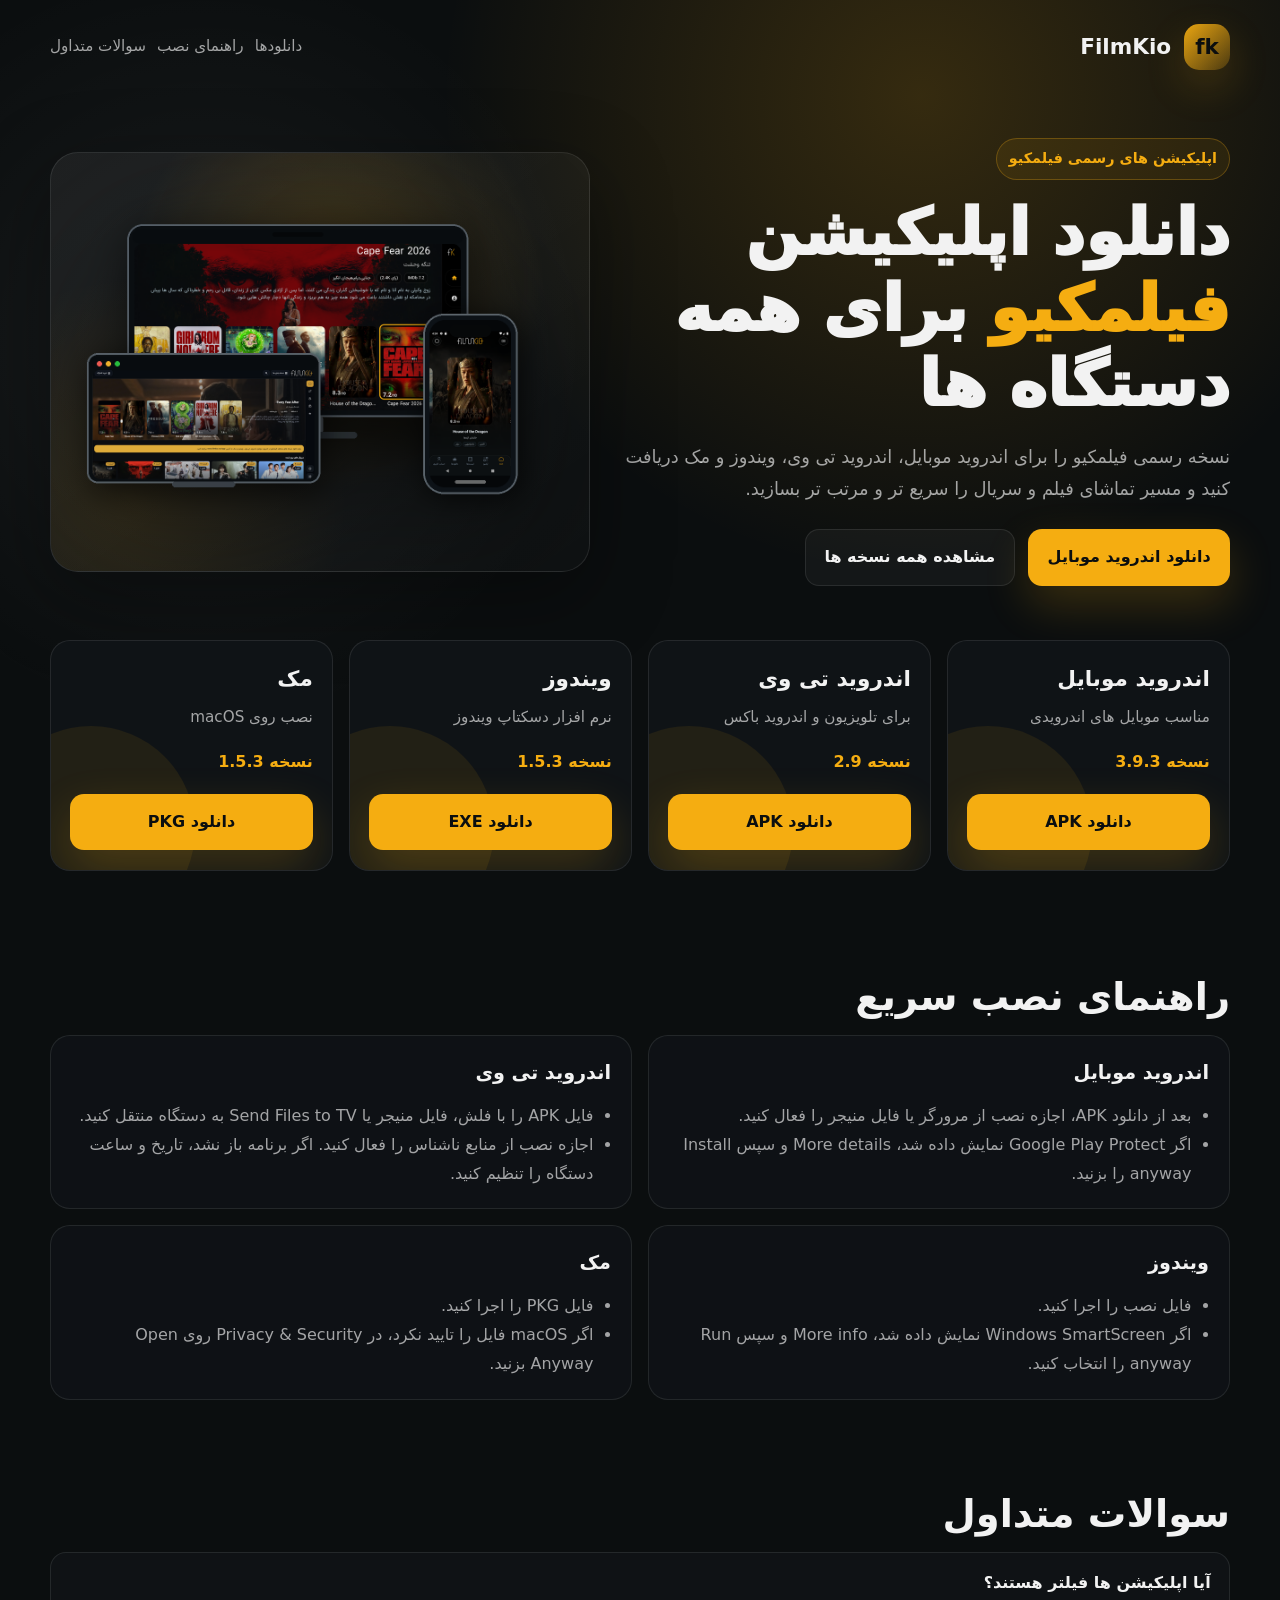
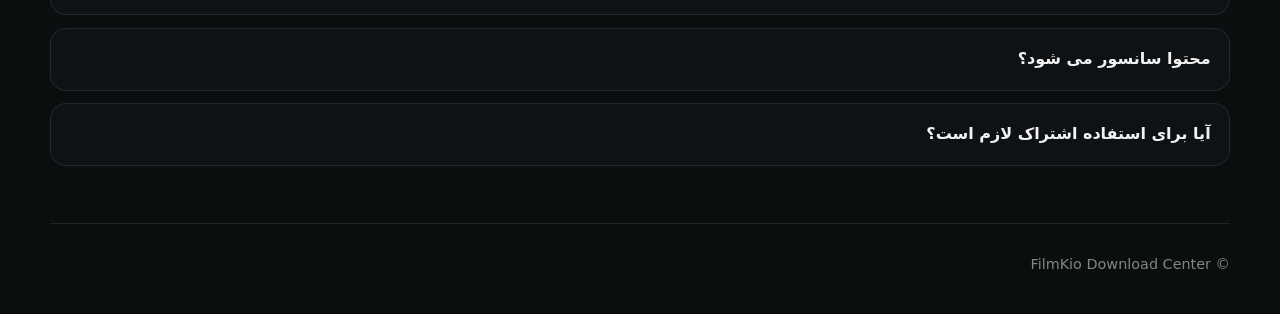
==== commit b934d49f: "Update index.html" ====
--- a/index.html
+++ b/index.html
@@ -66,7 +66,7 @@
     "@graph":[
       {"@type":"WebPage","@id":"https://filmkio.github.io/#webpage","url":"https://filmkio.github.io/","name":"دانلود اپلیکیشن فیلمکیو","description":"دانلود مستقیم اپلیکیشن رسمی فیلمکیو برای اندروید، اندروید تی وی، ویندوز و مک.","inLanguage":"fa-IR","about":{"@type":"Thing","name":"اپلیکیشن فیلمکیو"}},
       {"@type":"ItemList","name":"نسخه های اپلیکیشن فیلمکیو","itemListElement":[
-        {"@type":"SoftwareApplication","name":"فیلمکیو اندروید موبایل","applicationCategory":"EntertainmentApplication","operatingSystem":"Android","softwareVersion":"3.8.6","downloadUrl":"https://filmman.icu/wp-content/uploads/2026/08/FilmKio3.9.1.apk","offers":{"@type":"Offer","price":"0","priceCurrency":"IRR"}},
+        {"@type":"SoftwareApplication","name":"فیلمکیو اندروید موبایل","applicationCategory":"EntertainmentApplication","operatingSystem":"Android","softwareVersion":"3.9.3","downloadUrl":"https://filmman.icu/wp-content/uploads/2026/09/FilmKio3.9.3.apk","offers":{"@type":"Offer","price":"0","priceCurrency":"IRR"}},
         {"@type":"SoftwareApplication","name":"فیلمکیو اندروید تی وی","applicationCategory":"EntertainmentApplication","operatingSystem":"Android TV","softwareVersion":"2.9.0","downloadUrl":"https://filmman.icu/wp-content/uploads/2026/07/FilmkioTv.2.9.apk","offers":{"@type":"Offer","price":"0","priceCurrency":"IRR"}},
         {"@type":"SoftwareApplication","name":"فیلمکیو ویندوز","applicationCategory":"EntertainmentApplication","operatingSystem":"Windows","softwareVersion":"1.5.3","downloadUrl":"https://filmman.icu/wp-content/uploads/2026/03/FilmKio-Setup-1.5.3.exe","offers":{"@type":"Offer","price":"0","priceCurrency":"IRR"}},
         {"@type":"SoftwareApplication","name":"فیلمکیو مک","applicationCategory":"EntertainmentApplication","operatingSystem":"macOS","softwareVersion":"1.5.3","downloadUrl":"https://filmman.icu/wp-content/uploads/2026/03/FilmKio-1.5.3.pkg","offers":{"@type":"Offer","price":"0","priceCurrency":"IRR"}}
@@ -100,7 +100,7 @@
         <h1>دانلود اپلیکیشن <span>فیلمکیو</span> برای همه دستگاه ها</h1>
         <p class="lead">نسخه رسمی فیلمکیو را برای اندروید موبایل، اندروید تی وی، ویندوز و مک دریافت کنید و مسیر تماشای فیلم و سریال را سریع تر و مرتب تر بسازید.</p>
         <div class="actions">
-          <a class="btn primary" href="https://filmman.icu/wp-content/uploads/2026/08/FilmKio3.9.1.apk">دانلود اندروید موبایل</a>
+          <a class="btn primary" href="https://filmman.icu/wp-content/uploads/2026/09/FilmKio3.9.3.apk">دانلود اندروید موبایل</a>
           <a class="btn ghost" href="#downloads">مشاهده همه نسخه ها</a>
         </div>
       </div>
@@ -111,8 +111,8 @@
 
     <section id="downloads" class="versions" aria-label="لینک های دانلود اپلیکیشن فیلمکیو">
       <article class="card">
-        <div><h2>اندروید موبایل</h2><p>مناسب موبایل های اندرویدی</p><div class="version">نسخه 3.9.1</div></div>
-        <a class="btn primary" href="https://filmman.icu/wp-content/uploads/2026/08/FilmKio3.9.1.apk">دانلود APK</a>
+        <div><h2>اندروید موبایل</h2><p>مناسب موبایل های اندرویدی</p><div class="version">نسخه 3.9.3</div></div>
+        <a class="btn primary" href="https://filmman.icu/wp-content/uploads/2026/09/FilmKio3.9.3.apk">دانلود APK</a>
       </article>
       <article class="card">
         <div><h2>اندروید تی وی</h2><p>برای تلویزیون و اندروید باکس</p><div class="version">نسخه 2.9</div></div>
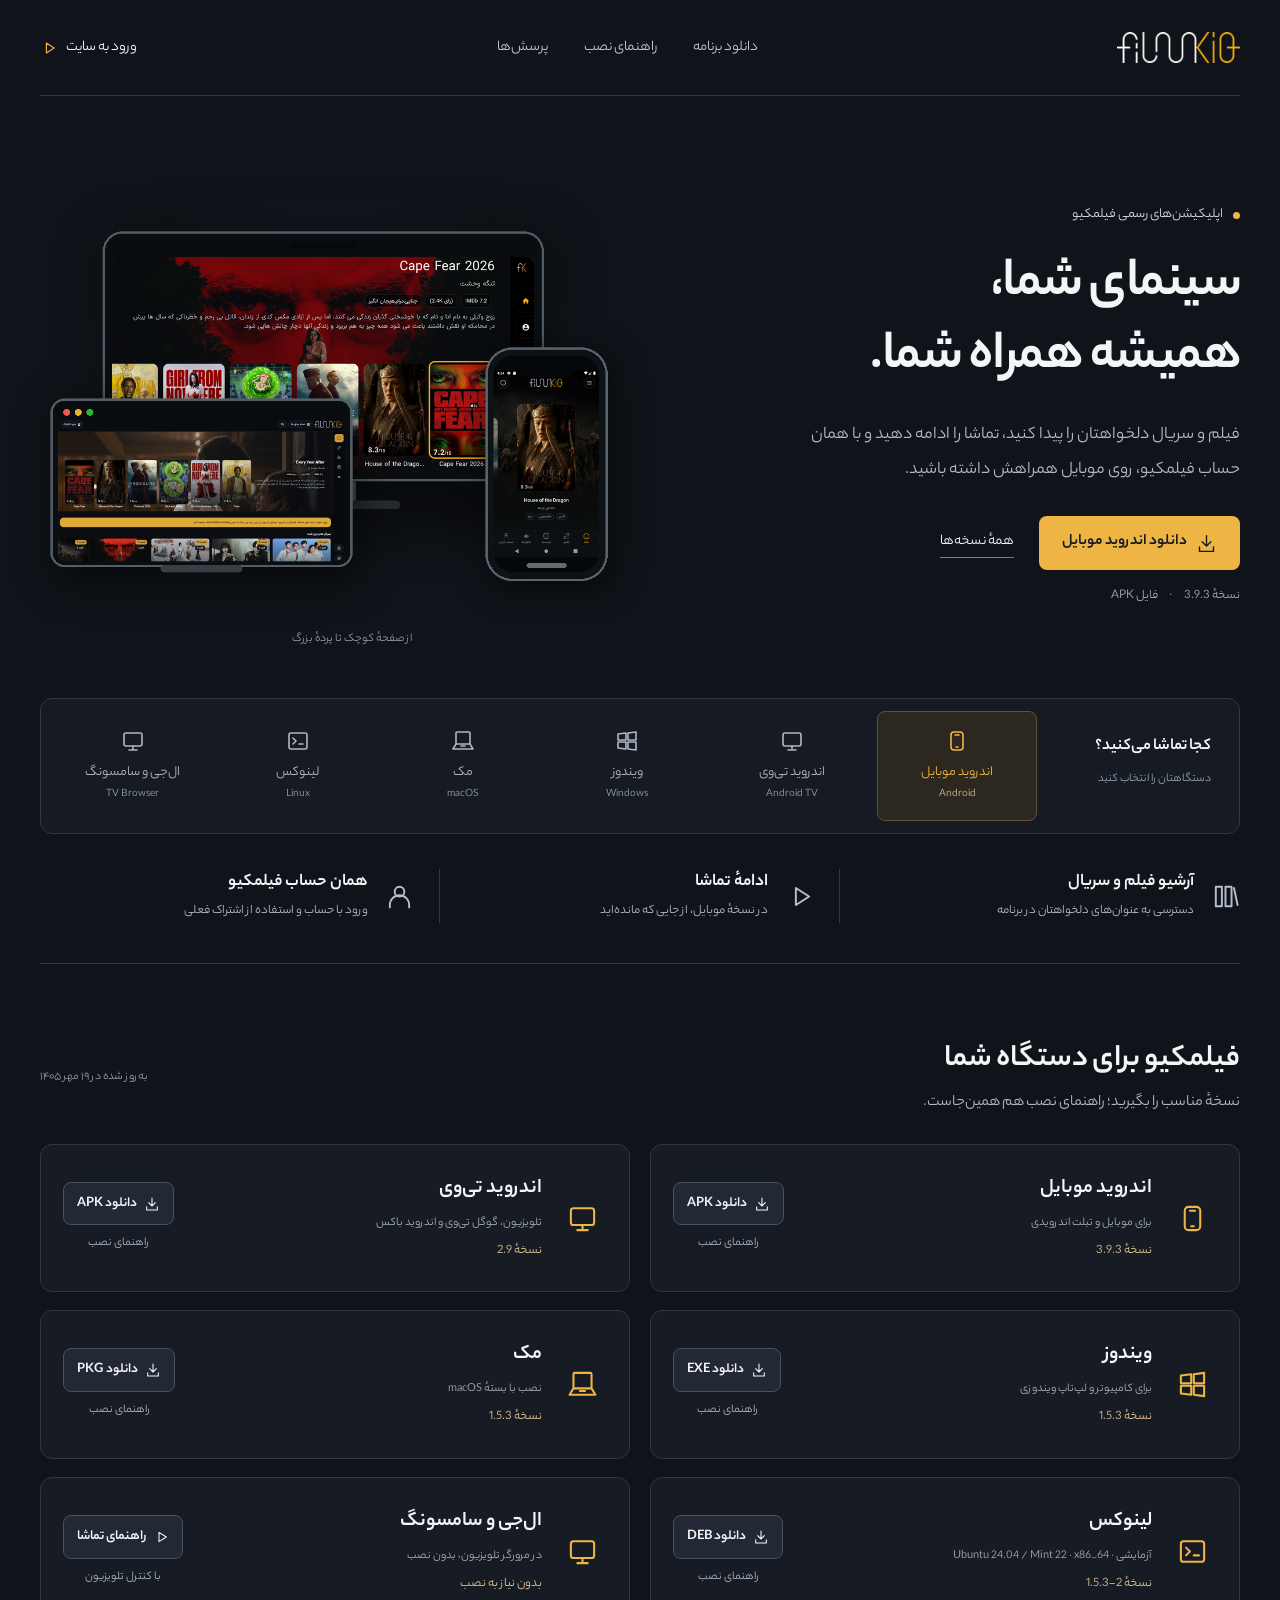
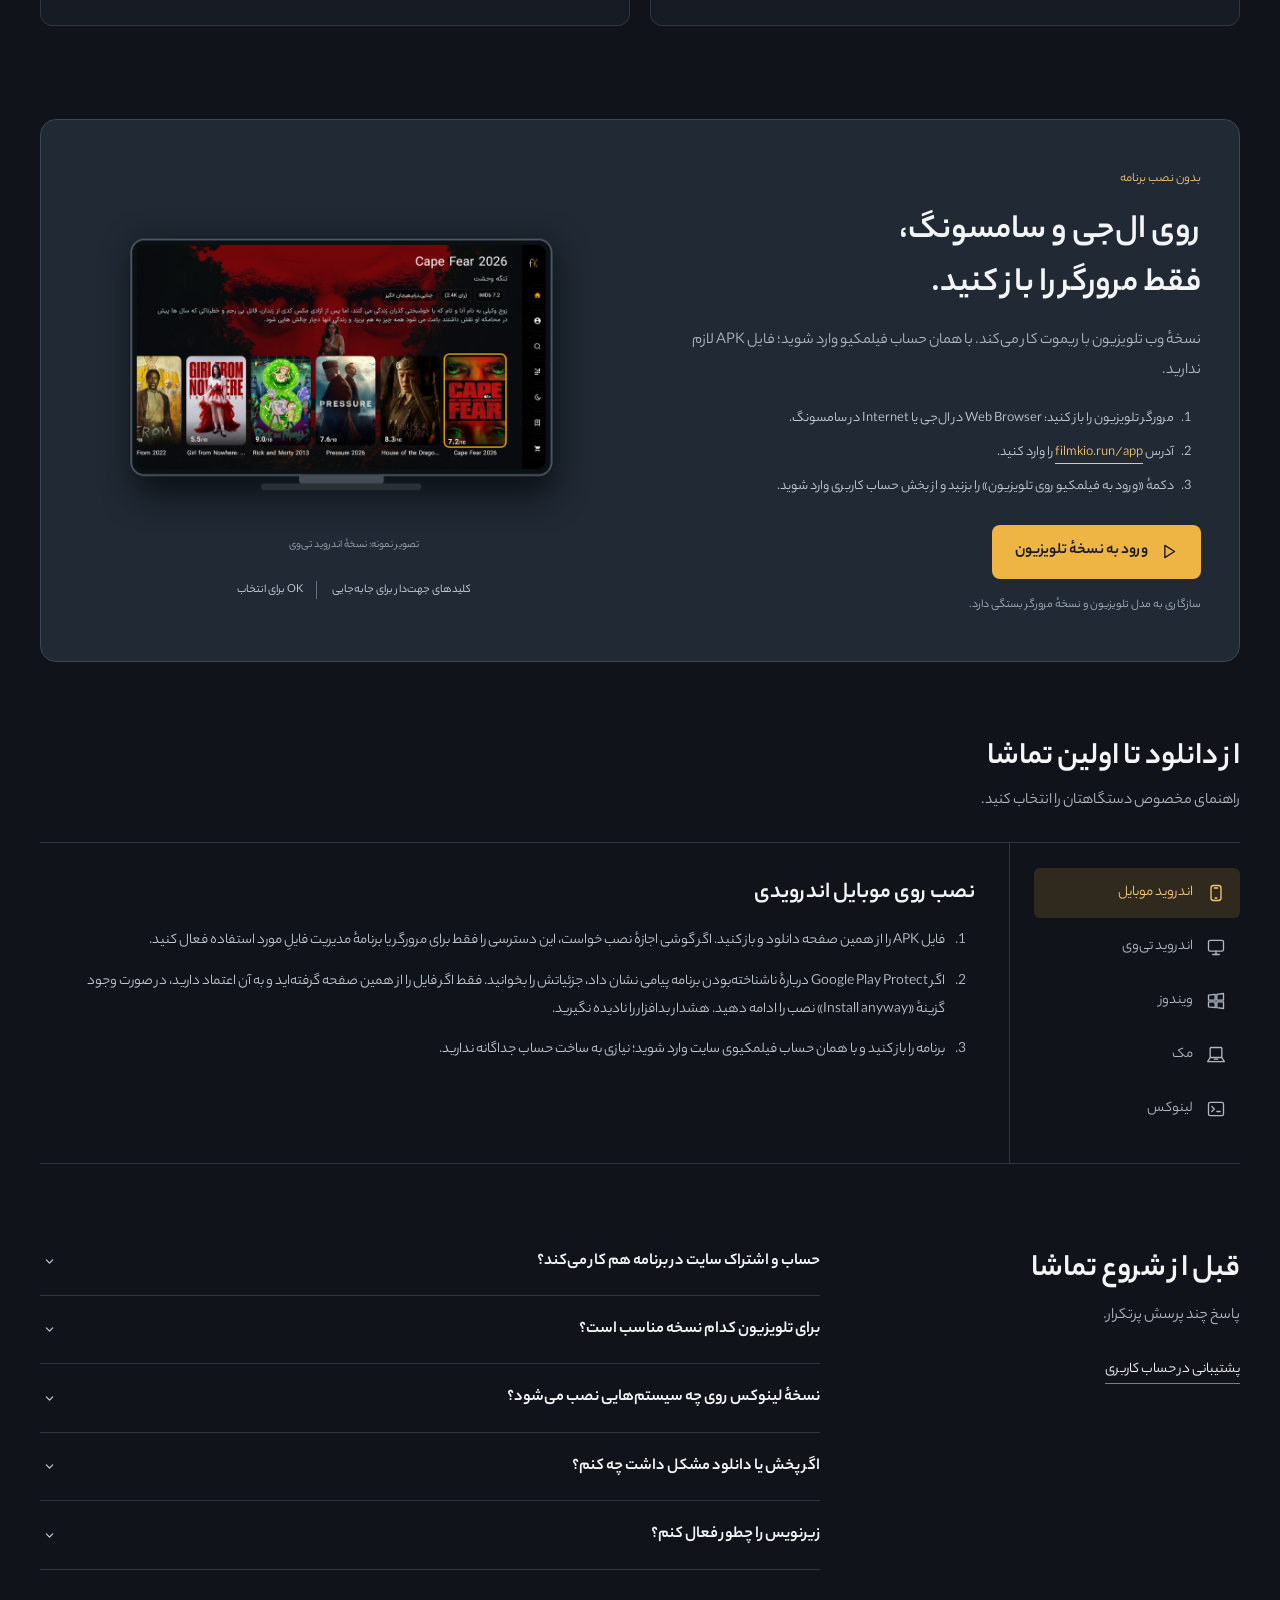
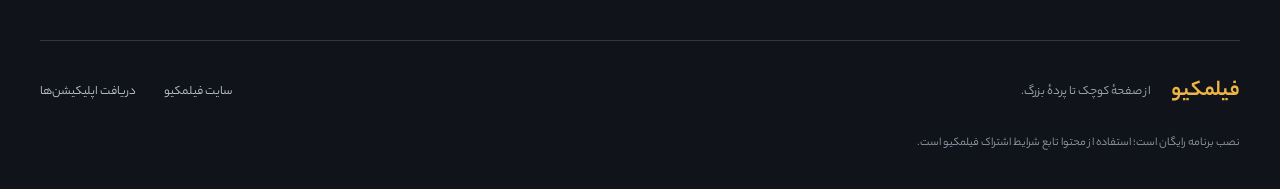
==== commit 00518b40: "Add files via upload" ====
--- a/index.html
+++ b/index.html
@@ -1,151 +1,57 @@
 <!doctype html>
-<html lang="fa" dir="rtl">
-<head>
-  <meta charset="utf-8">
-  <link rel="shortcut icon" href="https://filmkio.github.io/assets/images/favicon-v.png" type="image/ico" />
-  <meta name="viewport" content="width=device-width, initial-scale=1">
-  <title>دانلود اپلیکیشن فیلمکیو برای اندروید، تلویزیون، ویندوز و مک</title>
-  <meta name="description" content="دانلود مستقیم اپلیکیشن رسمی فیلمکیو برای اندروید موبایل، اندروید تی وی، ویندوز و مک با لینک امن از دامنه فیلم من.">
-  <meta name="robots" content="index,follow,max-image-preview:large">
-  <link rel="canonical" href="https://filmkio.github.io/">
-  <meta property="og:locale" content="fa_IR">
-  <meta property="og:type" content="website">
-  <meta property="og:title" content="دانلود اپلیکیشن فیلمکیو">
-  <meta property="og:description" content="نسخه رسمی فیلمکیو را برای موبایل، تلویزیون، ویندوز و مک دانلود کنید.">
-  <meta property="og:url" content="https://filmkio.github.io/">
-  <meta property="og:site_name" content="FilmKio">
-  <meta property="og:image" content="https://filmkio.github.io/assets/images/filmkio-showcase-android.png">
-  <meta name="twitter:card" content="summary_large_image">
-  <meta name="theme-color" content="#0b0e0f">
-  <meta name="google-site-verification" content="cX1XcpwmOI-I8Bc0euwlaq72qp1mdd3fgt9zG9Ximvk" />
-  <style>
-    :root{--bg:#0b0e0f;--panel:#101418;--panel2:#15191d;--text:#f2f2f2;--muted:rgba(242,242,242,.66);--soft:rgba(242,242,242,.1);--gold:#f5ad11;--gold2:#ffc33d;--border:rgba(255,255,255,.09)}
-    *{box-sizing:border-box}
-    html{scroll-behavior:smooth}
-    body{margin:0;background:radial-gradient(circle at 72% 5%,rgba(245,173,17,.18),transparent 30rem),radial-gradient(circle at 16% 18%,rgba(255,255,255,.06),transparent 24rem),var(--bg);color:var(--text);font-family:system-ui,-apple-system,BlinkMacSystemFont,"Segoe UI",Tahoma,Arial,sans-serif;line-height:1.8}
-    a{color:inherit;text-decoration:none}
-    .wrap{width:min(1180px,calc(100% - 32px));margin:0 auto}
-    .nav{display:flex;align-items:center;justify-content:space-between;gap:1rem;padding:24px 0}
-    .brand{display:flex;align-items:center;gap:.8rem;font-weight:900;font-size:1.35rem;letter-spacing:0}
-    .mark{display:grid;place-items:center;width:46px;height:46px;border-radius:15px;background:linear-gradient(135deg,rgba(245,173,17,.95),rgba(245,173,17,.22));color:#0b0e0f;box-shadow:0 16px 40px rgba(245,173,17,.18)}
-    .navlinks{display:flex;align-items:center;gap:.7rem;color:var(--muted);font-size:.95rem}
-    .hero{display:grid;grid-template-columns:minmax(0,1.06fr) minmax(360px,.94fr);gap:2rem;align-items:center;padding:44px 0 26px}
-    .eyebrow{display:inline-flex;align-items:center;gap:.5rem;padding:.45rem .75rem;border-radius:999px;border:1px solid rgba(245,173,17,.28);background:rgba(245,173,17,.08);color:var(--gold);font-weight:800;font-size:.9rem}
-    h1{margin:1rem 0 .8rem;font-size:clamp(2.2rem,5vw,4.7rem);line-height:1.18;font-weight:950}
-    h1 span,.gold{color:var(--gold)}
-    .lead{max-width:720px;color:var(--muted);font-size:1.12rem}
-    .actions{display:flex;flex-wrap:wrap;gap:.85rem;margin-top:1.5rem}
-    .btn{display:inline-flex;align-items:center;justify-content:center;gap:.55rem;min-height:52px;padding:.8rem 1.15rem;border-radius:14px;font-weight:900;border:1px solid transparent;transition:transform .18s ease,filter .18s ease,border-color .18s ease}
-    .btn:hover{transform:translateY(-2px);filter:brightness(1.04)}
-    .btn.primary{background:var(--gold);color:#0b0e0f;box-shadow:0 18px 46px rgba(245,173,17,.2)}
-    .btn.ghost{background:rgba(255,255,255,.04);border-color:var(--border)}
-    .visual{position:relative;display:grid;place-items:center;min-height:420px;border:1px solid var(--border);border-radius:28px;background:linear-gradient(145deg,rgba(255,255,255,.06),rgba(255,255,255,.02));overflow:hidden;box-shadow:0 24px 80px rgba(0,0,0,.35)}
-    .visual:before{content:"";position:absolute;inset:-30%;background:radial-gradient(circle at 52% 38%,rgba(245,173,17,.22),transparent 34%),radial-gradient(circle at 28% 70%,rgba(245,173,17,.12),transparent 28%)}
-    .hero-shot{position:relative;z-index:1;display:block;width:100%;max-width:100%;height:auto;filter:drop-shadow(0 34px 70px rgba(0,0,0,.48))}
-    .versions{display:grid;grid-template-columns:repeat(4,minmax(0,1fr));gap:1rem;margin:28px 0 56px}
-    .card{position:relative;overflow:hidden;border:1px solid var(--border);background:rgba(16,20,24,.9);border-radius:20px;padding:1.2rem;min-height:220px;display:flex;flex-direction:column;justify-content:space-between}
-    .card:before{content:"";position:absolute;left:-4rem;bottom:-4rem;width:13rem;height:13rem;border-radius:50%;background:rgba(245,173,17,.08)}
-    .card h2{position:relative;margin:0 0 .35rem;font-size:1.35rem}
-    .card p{position:relative;margin:0;color:var(--muted);font-size:.95rem}
-    .version{position:relative;color:var(--gold);font-weight:800;margin-top:1rem}
-    .card .btn{position:relative;width:100%;margin-top:1.1rem}
-    .section{padding:44px 0}
-    .section h2{font-size:clamp(1.6rem,3vw,2.7rem);line-height:1.35;margin:0 0 .8rem}
-    .guide{display:grid;grid-template-columns:1fr 1fr;gap:1rem}
-    .panel{border:1px solid var(--border);background:rgba(16,20,24,.72);border-radius:20px;padding:1.25rem}
-    .panel h3{margin:0 0 .7rem;font-size:1.2rem}.panel ul{margin:0;padding:0 1.1rem 0 0;color:var(--muted)}
-    .faq details{border:1px solid var(--border);background:rgba(16,20,24,.82);border-radius:16px;margin-bottom:.8rem;overflow:hidden}
-    .faq summary{cursor:pointer;font-weight:900;padding:1rem 1.15rem;list-style:none}.faq p{margin:0;color:var(--muted);padding:0 1.15rem 1rem}
-    footer{border-top:1px solid var(--border);color:rgba(242,242,242,.52);padding:28px 0 36px;font-size:.9rem}
-    @media (max-width:900px){.hero{grid-template-columns:1fr}.visual{order:-1}.versions{grid-template-columns:repeat(2,minmax(0,1fr))}.guide{grid-template-columns:1fr}}
-    @media (max-width:560px){.wrap{width:min(100% - 24px,1180px)}.nav{align-items:flex-start}.navlinks{display:none}.hero{padding-top:18px}.visual{min-height:330px}.hero-shot{width:100%;max-width:100%}.versions{gap:.75rem}.card{min-height:190px;padding:1rem}.card h2{font-size:1.05rem}.btn{min-height:48px}.actions .btn{width:100%}}
-  </style>
-  <script type="application/ld+json">
-  {
-    "@context":"https://schema.org",
-    "@graph":[
-      {"@type":"WebPage","@id":"https://filmkio.github.io/#webpage","url":"https://filmkio.github.io/","name":"دانلود اپلیکیشن فیلمکیو","description":"دانلود مستقیم اپلیکیشن رسمی فیلمکیو برای اندروید، اندروید تی وی، ویندوز و مک.","inLanguage":"fa-IR","about":{"@type":"Thing","name":"اپلیکیشن فیلمکیو"}},
-      {"@type":"ItemList","name":"نسخه های اپلیکیشن فیلمکیو","itemListElement":[
-        {"@type":"SoftwareApplication","name":"فیلمکیو اندروید موبایل","applicationCategory":"EntertainmentApplication","operatingSystem":"Android","softwareVersion":"3.9.3","downloadUrl":"https://filmman.icu/wp-content/uploads/2026/09/FilmKio3.9.3.apk","offers":{"@type":"Offer","price":"0","priceCurrency":"IRR"}},
-        {"@type":"SoftwareApplication","name":"فیلمکیو اندروید تی وی","applicationCategory":"EntertainmentApplication","operatingSystem":"Android TV","softwareVersion":"2.9.0","downloadUrl":"https://filmman.icu/wp-content/uploads/2026/07/FilmkioTv.2.9.apk","offers":{"@type":"Offer","price":"0","priceCurrency":"IRR"}},
-        {"@type":"SoftwareApplication","name":"فیلمکیو ویندوز","applicationCategory":"EntertainmentApplication","operatingSystem":"Windows","softwareVersion":"1.5.3","downloadUrl":"https://filmman.icu/wp-content/uploads/2026/03/FilmKio-Setup-1.5.3.exe","offers":{"@type":"Offer","price":"0","priceCurrency":"IRR"}},
-        {"@type":"SoftwareApplication","name":"فیلمکیو مک","applicationCategory":"EntertainmentApplication","operatingSystem":"macOS","softwareVersion":"1.5.3","downloadUrl":"https://filmman.icu/wp-content/uploads/2026/03/FilmKio-1.5.3.pkg","offers":{"@type":"Offer","price":"0","priceCurrency":"IRR"}}
-      ]},
-      {"@type":"FAQPage","mainEntity":[
-        {"@type":"Question","name":"آیا اپلیکیشن فیلمکیو فیلتر است؟","acceptedAnswer":{"@type":"Answer","text":"خیر. برای دانلود و استفاده از اپلیکیشن ها نیازی به فیلترشکن نیست."}},
-        {"@type":"Question","name":"اگر نصب مک باز نشد چه کار کنم؟","acceptedAnswer":{"@type":"Answer","text":"در System Settings وارد Privacy & Security شوید و برای فایل FilmKio گزینه Open Anyway را انتخاب کنید."}},
-        {"@type":"Question","name":"اگر اندروید تی وی باز نشد چه کار کنم؟","acceptedAnswer":{"@type":"Answer","text":"تاریخ و ساعت دستگاه را صحیح یا خودکار تنظیم کنید و دوباره برنامه را اجرا کنید."}}
-      ]}
-    ]
-  }
-  </script>
-</head>
-<body>
-  <header class="wrap nav">
-    <a class="brand" href="/" aria-label="FilmKio">
-      <span class="mark">fk</span>
-      <span>FilmKio</span>
-    </a>
-    <nav class="navlinks" aria-label="بخش ها">
-      <a href="#downloads">دانلودها</a>
-      <a href="#install">راهنمای نصب</a>
-      <a href="#faq">سوالات متداول</a>
-    </nav>
-  </header>
-
-  <main class="wrap">
-    <section class="hero">
-      <div>
-        <span class="eyebrow">اپلیکیشن های رسمی فیلمکیو</span>
-        <h1>دانلود اپلیکیشن <span>فیلمکیو</span> برای همه دستگاه ها</h1>
-        <p class="lead">نسخه رسمی فیلمکیو را برای اندروید موبایل، اندروید تی وی، ویندوز و مک دریافت کنید و مسیر تماشای فیلم و سریال را سریع تر و مرتب تر بسازید.</p>
-        <div class="actions">
-          <a class="btn primary" href="https://filmman.icu/wp-content/uploads/2026/09/FilmKio3.9.3.apk">دانلود اندروید موبایل</a>
-          <a class="btn ghost" href="#downloads">مشاهده همه نسخه ها</a>
-        </div>
-      </div>
-      <div class="visual" aria-hidden="true">
-        <img class="hero-shot" src="assets/images/filmkio-showcase-android.png" width="1200" height="800" alt="">
-      </div>
-    </section>
-
-    <section id="downloads" class="versions" aria-label="لینک های دانلود اپلیکیشن فیلمکیو">
-      <article class="card">
-        <div><h2>اندروید موبایل</h2><p>مناسب موبایل های اندرویدی</p><div class="version">نسخه 3.9.3</div></div>
-        <a class="btn primary" href="https://filmman.icu/wp-content/uploads/2026/09/FilmKio3.9.3.apk">دانلود APK</a>
-      </article>
-      <article class="card">
-        <div><h2>اندروید تی وی</h2><p>برای تلویزیون و اندروید باکس</p><div class="version">نسخه 2.9</div></div>
-        <a class="btn primary" href="https://filmman.icu/wp-content/uploads/2026/07/FilmkioTv.2.9.apk">دانلود APK</a>
-      </article>
-      <article class="card">
-        <div><h2>ویندوز</h2><p>نرم افزار دسکتاپ ویندوز</p><div class="version">نسخه 1.5.3</div></div>
-        <a class="btn primary" href="https://filmman.icu/wp-content/uploads/2026/03/FilmKio-Setup-1.5.3.exe">دانلود EXE</a>
-      </article>
-      <article class="card">
-        <div><h2>مک</h2><p>نصب روی macOS</p><div class="version">نسخه 1.5.3</div></div>
-        <a class="btn primary" href="https://filmman.icu/wp-content/uploads/2026/03/FilmKio-1.5.3.pkg">دانلود PKG</a>
-      </article>
-    </section>
-
-    <section id="install" class="section">
-      <h2>راهنمای نصب سریع</h2>
-      <div class="guide">
-        <div class="panel"><h3>اندروید موبایل</h3><ul><li>بعد از دانلود APK، اجازه نصب از مرورگر یا فایل منیجر را فعال کنید.</li><li>اگر Google Play Protect نمایش داده شد، More details و سپس Install anyway را بزنید.</li></ul></div>
-        <div class="panel"><h3>اندروید تی وی</h3><ul><li>فایل APK را با فلش، فایل منیجر یا Send Files to TV به دستگاه منتقل کنید.</li><li>اجازه نصب از منابع ناشناس را فعال کنید. اگر برنامه باز نشد، تاریخ و ساعت دستگاه را تنظیم کنید.</li></ul></div>
-        <div class="panel"><h3>ویندوز</h3><ul><li>فایل نصب را اجرا کنید.</li><li>اگر Windows SmartScreen نمایش داده شد، More info و سپس Run anyway را انتخاب کنید.</li></ul></div>
-        <div class="panel"><h3>مک</h3><ul><li>فایل PKG را اجرا کنید.</li><li>اگر macOS فایل را تایید نکرد، در Privacy & Security روی Open Anyway بزنید.</li></ul></div>
-      </div>
-    </section>
-
-    <section id="faq" class="section faq">
-      <h2>سوالات متداول</h2>
-      <details><summary>آیا اپلیکیشن ها فیلتر هستند؟</summary><p>خیر. برای دانلود، نصب و استفاده از اپلیکیشن های فیلمکیو نیازی به فیلترشکن نیست.</p></details>
-      <details><summary>محتوا سانسور می شود؟</summary><p>رسالت فیلمکیو ارائه محتوای اورجینال است و محتوای دوبله و زبان اصلی به صورت سانسور شده ارائه نمی شود.</p></details>
-      <details><summary>آیا برای استفاده اشتراک لازم است؟</summary><p>برای استفاده کامل از امکانات فیلمکیو، حساب کاربری شما باید اشتراک فعال داشته باشد.</p></details>
-    </section>
-  </main>
-
-  <footer class="wrap">© FilmKio Download Center</footer>
-</body>
-</html>
+<html lang="fa" dir="rtl"><head><meta charset="utf-8"><meta name="viewport" content="width=device-width, initial-scale=1">
+<title>دانلود فیلمکیو | اندروید، تلویزیون، ویندوز، مک و لینوکس</title>
+<meta name="description" content="نسخهٔ رسمی فیلمکیو برای اندروید، اندروید تی‌وی، ویندوز، مک و لینوکس؛ همراه با راهنمای نصب و تماشا در مرورگر تلویزیون‌های ال‌جی و سامسونگ.">
+<meta name="robots" content="index,follow,max-image-preview:large"><meta name="theme-color" content="#101319">
+<meta name="google-site-verification" content="cX1XcpwmOI-I8Bc0euwlaq72qp1mdd3fgt9zG9Ximvk">
+<link rel="canonical" href="https://filmkio.github.io/"><link rel="icon" href="/assets/images/favicon-v.png"><link rel="preload" href="/assets/fonts/YekanBakh-Regular.woff2" as="font" type="font/woff2" crossorigin>
+<meta property="og:type" content="website"><meta property="og:locale" content="fa_IR"><meta property="og:site_name" content="FilmKio"><meta property="og:title" content="فیلمکیو، روی دستگاه شما"><meta property="og:description" content="دانلود برنامه‌های فیلمکیو و راهنمای تماشا روی تلویزیون"><meta property="og:url" content="https://filmkio.github.io/"><meta property="og:image" content="https://filmkio.github.io/assets/images/filmkio-showcase-android.png"><meta name="twitter:card" content="summary_large_image">
+<link rel="stylesheet" href="/assets/site.css"><script src="/assets/site.js" defer></script>
+<script type="application/ld+json">{"@context": "https://schema.org", "@graph": [{"@type": "WebPage", "url": "https://filmkio.github.io/", "name": "دانلود اپلیکیشن فیلمکیو", "inLanguage": "fa-IR"}, {"@type": "ItemList", "itemListElement": [{"@type": "ListItem", "position": 1, "item": {"@type": "SoftwareApplication", "name": "فیلمکیو اندروید موبایل", "operatingSystem": "Android", "applicationCategory": "EntertainmentApplication", "softwareVersion": "3.9.3", "downloadUrl": "https://filmkio.github.io/download/android/"}}, {"@type": "ListItem", "position": 2, "item": {"@type": "SoftwareApplication", "name": "فیلمکیو اندروید تی‌وی", "operatingSystem": "Android TV", "applicationCategory": "EntertainmentApplication", "softwareVersion": "2.9", "downloadUrl": "https://filmkio.github.io/download/tv/"}}, {"@type": "ListItem", "position": 3, "item": {"@type": "SoftwareApplication", "name": "فیلمکیو ویندوز", "operatingSystem": "Windows", "applicationCategory": "EntertainmentApplication", "softwareVersion": "1.5.3", "downloadUrl": "https://filmkio.github.io/download/windows/"}}, {"@type": "ListItem", "position": 4, "item": {"@type": "SoftwareApplication", "name": "فیلمکیو مک", "operatingSystem": "macOS", "applicationCategory": "EntertainmentApplication", "softwareVersion": "1.5.3", "downloadUrl": "https://filmkio.github.io/download/mac/"}}, {"@type": "ListItem", "position": 5, "item": {"@type": "SoftwareApplication", "name": "فیلمکیو لینوکس", "operatingSystem": "Linux", "applicationCategory": "EntertainmentApplication", "softwareVersion": "1.5.3-2", "downloadUrl": "https://filmkio.github.io/download/linux/"}}]}, {"@type": "FAQPage", "mainEntity": [{"@type": "Question", "name": "حساب و اشتراک سایت در برنامه هم کار می‌کند؟", "acceptedAnswer": {"@type": "Answer", "text": "بله؛ با همان حساب فیلمکیو وارد شوید و از اشتراک فعلی‌تان استفاده کنید. نیازی به ساخت حساب جداگانه نیست."}}, {"@type": "Question", "name": "برای تلویزیون کدام نسخه مناسب است؟", "acceptedAnswer": {"@type": "Answer", "text": "برای اندروید تی‌وی، گوگل تی‌وی و اندروید باکس، فایل APK تلویزیون را بگیرید. برای ال‌جی و سامسونگ از مرورگر تلویزیون استفاده کنید؛ فایل APK روی آن‌ها نصب نمی‌شود."}}, {"@type": "Question", "name": "نسخهٔ لینوکس روی چه سیستم‌هایی نصب می‌شود؟", "acceptedAnswer": {"@type": "Answer", "text": "نسخهٔ آزمایشی 1.5.3-2 برای Ubuntu 24.04 و Mint 22 با معماری x86_64 است. برای Ubuntu 22.04 و Mint 21 از نسخهٔ قدیمی موجود در راهنما استفاده کنید. نصب روی ARM پشتیبانی این بسته نیست."}}, {"@type": "Question", "name": "اگر پخش یا دانلود مشکل داشت چه کنم؟", "acceptedAnswer": {"@type": "Answer", "text": "کیفیت دیگری و یک عنوان دیگر را امتحان کنید. برای دانلود، لینک تازه بگیرید و فضای خالی دستگاه را بررسی کنید. اگر مشکل ادامه داشت، نام عنوان، کیفیت، مدل دستگاه و متن خطا را در تیکت پشتیبانی بنویسید."}}, {"@type": "Question", "name": "زیرنویس را چطور فعال کنم؟", "acceptedAnswer": {"@type": "Answer", "text": "در تنظیمات زیرنویس پلیر، فارسی را انتخاب کنید. نسخهٔ «بدون زیرنویس» زیرنویس همراه ندارد و زیرنویس «هاردساب» روی تصویر است و خاموش نمی‌شود."}}]}]}</script></head><body>
+<a class="skip" href="#main">رفتن به محتوای اصلی</a>
+<header class="header wrap"><a class="brand" href="/" aria-label="فیلمکیو، خانه"><img src="/assets/images/FilmKio-logo-v4.png" width="143" height="35" alt="FilmKio"></a><nav aria-label="منوی اصلی"><a href="#downloads">دانلود برنامه</a><a href="#install">راهنمای نصب</a><a href="#faq">پرسش‌ها</a></nav><a class="site-link" href="https://filmkio.run/">ورود به سایت <svg viewBox="0 0 24 24" width="24" height="24" fill="none" stroke="currentColor" stroke-width="1.6" stroke-linecap="round" stroke-linejoin="round" aria-hidden="true"><path d="m9 5 11 7-11 7V5Z"/></svg></a></header>
+<main id="main"><section class="hero wrap" aria-labelledby="hero-title"><div class="hero-copy"><p class="intro"><span></span>اپلیکیشن‌های رسمی فیلمکیو</p><h1 id="hero-title">سینمای شما،<br>همیشه همراه شما.</h1><p id="hero-desc" class="lead">فیلم و سریال دلخواهتان را پیدا کنید، تماشا را ادامه دهید و با همان حساب فیلمکیو، روی موبایل همراهش داشته باشید.</p><div class="hero-actions"><a id="hero-download" class="button primary" href="/download/android/"><svg viewBox="0 0 24 24" width="24" height="24" fill="none" stroke="currentColor" stroke-width="1.6" stroke-linecap="round" stroke-linejoin="round" aria-hidden="true"><path d="M12 3v12m-5-5 5 5 5-5M4 16v5h16v-5"/></svg><span>دانلود اندروید موبایل</span></a><a class="text-link" href="#downloads">همهٔ نسخه‌ها</a></div><p id="hero-version" class="hero-meta">نسخهٔ <bdi>3.9.3</bdi> <span>·</span> فایل APK</p></div><figure id="device-preview" class="hero-visual"><img id="hero-image" src="/assets/images/filmkio-showcase-android.png" width="1200" height="800" fetchpriority="high" alt="نمای برنامه‌های فیلمکیو روی موبایل و نمایشگرهای بزرگ"><figcaption id="hero-caption">از صفحهٔ کوچک تا پردهٔ بزرگ</figcaption></figure></section>
+<section class="device-section wrap" aria-label="انتخاب دستگاه"><div class="device-label">کجا تماشا می‌کنید؟<span>دستگاهتان را انتخاب کنید</span></div><div class="devices"><button type="button" class="device" data-device="android" aria-pressed="true" aria-controls="device-preview"><svg viewBox="0 0 24 24" width="24" height="24" fill="none" stroke="currentColor" stroke-width="1.6" stroke-linecap="round" stroke-linejoin="round" aria-hidden="true"><rect x="6" y="3" width="12" height="18" rx="3"/><path d="M10 6h4M11 18h2"/></svg><span>اندروید موبایل</span><small dir="ltr">Android</small></button><button type="button" class="device" data-device="tv" aria-pressed="false" aria-controls="device-preview"><svg viewBox="0 0 24 24" width="24" height="24" fill="none" stroke="currentColor" stroke-width="1.6" stroke-linecap="round" stroke-linejoin="round" aria-hidden="true"><rect x="3" y="4" width="18" height="13" rx="2"/><path d="M8 21h8M12 17v4"/></svg><span>اندروید تی‌وی</span><small dir="ltr">Android TV</small></button><button type="button" class="device" data-device="windows" aria-pressed="false" aria-controls="device-preview"><svg viewBox="0 0 24 24" width="24" height="24" fill="none" stroke="currentColor" stroke-width="1.6" stroke-linecap="round" stroke-linejoin="round" aria-hidden="true"><path d="M3 5l8-1v7H3V5Zm10-1 8-1v8h-8V4ZM3 13h8v7l-8-1v-6Zm10 0h8v8l-8-1v-7Z"/></svg><span>ویندوز</span><small dir="ltr">Windows</small></button><button type="button" class="device" data-device="mac" aria-pressed="false" aria-controls="device-preview"><svg viewBox="0 0 24 24" width="24" height="24" fill="none" stroke="currentColor" stroke-width="1.6" stroke-linecap="round" stroke-linejoin="round" aria-hidden="true"><rect x="5" y="3" width="14" height="12" rx="1"/><path d="m5 15-3 5h20l-3-5M10 17h4"/></svg><span>مک</span><small dir="ltr">macOS</small></button><button type="button" class="device" data-device="linux" aria-pressed="false" aria-controls="device-preview"><svg viewBox="0 0 24 24" width="24" height="24" fill="none" stroke="currentColor" stroke-width="1.6" stroke-linecap="round" stroke-linejoin="round" aria-hidden="true"><rect x="3" y="4" width="18" height="16" rx="2"/><path d="m7 9 3 3-3 3m6 0h4"/></svg><span>لینوکس</span><small dir="ltr">Linux</small></button><button type="button" class="device" data-device="tvweb" aria-pressed="false" aria-controls="device-preview"><svg viewBox="0 0 24 24" width="24" height="24" fill="none" stroke="currentColor" stroke-width="1.6" stroke-linecap="round" stroke-linejoin="round" aria-hidden="true"><rect x="3" y="4" width="18" height="13" rx="2"/><path d="M8 21h8M12 17v4"/></svg><span>ال‌جی و سامسونگ</span><small dir="ltr">TV Browser</small></button></div></section>
+<section class="features wrap" aria-label="امکانات فیلمکیو"><article><svg viewBox="0 0 24 24" width="24" height="24" fill="none" stroke="currentColor" stroke-width="1.6" stroke-linecap="round" stroke-linejoin="round" aria-hidden="true"><path d="M4 4h5v16H4zM12 4h5v16h-5zM19 5l3 14"/></svg><div><h2>آرشیو فیلم و سریال</h2><p>دسترسی به عنوان‌های دلخواهتان در برنامه</p></div></article><article><svg viewBox="0 0 24 24" width="24" height="24" fill="none" stroke="currentColor" stroke-width="1.6" stroke-linecap="round" stroke-linejoin="round" aria-hidden="true"><path d="m9 5 11 7-11 7V5Z"/></svg><div><h2>ادامهٔ تماشا</h2><p>در نسخهٔ موبایل، از جایی که مانده‌اید</p></div></article><article><svg viewBox="0 0 24 24" width="24" height="24" fill="none" stroke="currentColor" stroke-width="1.6" stroke-linecap="round" stroke-linejoin="round" aria-hidden="true"><circle cx="12" cy="8" r="4"/><path d="M4 21v-2a8 8 0 0 1 16 0v2"/></svg><div><h2>همان حساب فیلمکیو</h2><p>ورود با حساب و استفاده از اشتراک فعلی</p></div></article></section>
+<section id="downloads" class="downloads section wrap"><div class="section-heading"><div><h2>فیلمکیو برای دستگاه شما</h2><p>نسخهٔ مناسب را بگیرید؛ راهنمای نصب هم همین‌جاست.</p></div><span class="verified">به‌روز شده در ۱۹ مهر ۱۴۰۵</span></div><div class="releases"><article class="release"><div class="release-icon"><svg viewBox="0 0 24 24" width="24" height="24" fill="none" stroke="currentColor" stroke-width="1.6" stroke-linecap="round" stroke-linejoin="round" aria-hidden="true"><rect x="6" y="3" width="12" height="18" rx="3"/><path d="M10 6h4M11 18h2"/></svg></div><div class="release-info"><h3>اندروید موبایل</h3><p>برای موبایل و تبلت اندرویدی</p><span class="version">نسخهٔ <bdi>3.9.3</bdi></span></div><div class="release-actions"><a class="button download" href="/download/android/"><svg viewBox="0 0 24 24" width="24" height="24" fill="none" stroke="currentColor" stroke-width="1.6" stroke-linecap="round" stroke-linejoin="round" aria-hidden="true"><path d="M12 3v12m-5-5 5 5 5-5M4 16v5h16v-5"/></svg><span>دانلود APK</span></a><a class="guide-link" href="#guide-android">راهنمای نصب</a></div></article><article class="release"><div class="release-icon"><svg viewBox="0 0 24 24" width="24" height="24" fill="none" stroke="currentColor" stroke-width="1.6" stroke-linecap="round" stroke-linejoin="round" aria-hidden="true"><rect x="3" y="4" width="18" height="13" rx="2"/><path d="M8 21h8M12 17v4"/></svg></div><div class="release-info"><h3>اندروید تی‌وی</h3><p>تلویزیون، گوگل تی‌وی و اندروید باکس</p><span class="version">نسخهٔ <bdi>2.9</bdi></span></div><div class="release-actions"><a class="button download" href="/download/tv/"><svg viewBox="0 0 24 24" width="24" height="24" fill="none" stroke="currentColor" stroke-width="1.6" stroke-linecap="round" stroke-linejoin="round" aria-hidden="true"><path d="M12 3v12m-5-5 5 5 5-5M4 16v5h16v-5"/></svg><span>دانلود APK</span></a><a class="guide-link" href="#guide-tv">راهنمای نصب</a></div></article><article class="release"><div class="release-icon"><svg viewBox="0 0 24 24" width="24" height="24" fill="none" stroke="currentColor" stroke-width="1.6" stroke-linecap="round" stroke-linejoin="round" aria-hidden="true"><path d="M3 5l8-1v7H3V5Zm10-1 8-1v8h-8V4ZM3 13h8v7l-8-1v-6Zm10 0h8v8l-8-1v-7Z"/></svg></div><div class="release-info"><h3>ویندوز</h3><p>برای کامپیوتر و لپ‌تاپ ویندوزی</p><span class="version">نسخهٔ <bdi>1.5.3</bdi></span></div><div class="release-actions"><a class="button download" href="/download/windows/"><svg viewBox="0 0 24 24" width="24" height="24" fill="none" stroke="currentColor" stroke-width="1.6" stroke-linecap="round" stroke-linejoin="round" aria-hidden="true"><path d="M12 3v12m-5-5 5 5 5-5M4 16v5h16v-5"/></svg><span>دانلود EXE</span></a><a class="guide-link" href="#guide-windows">راهنمای نصب</a></div></article><article class="release"><div class="release-icon"><svg viewBox="0 0 24 24" width="24" height="24" fill="none" stroke="currentColor" stroke-width="1.6" stroke-linecap="round" stroke-linejoin="round" aria-hidden="true"><rect x="5" y="3" width="14" height="12" rx="1"/><path d="m5 15-3 5h20l-3-5M10 17h4"/></svg></div><div class="release-info"><h3>مک</h3><p>نصب با بستهٔ macOS</p><span class="version">نسخهٔ <bdi>1.5.3</bdi></span></div><div class="release-actions"><a class="button download" href="/download/mac/"><svg viewBox="0 0 24 24" width="24" height="24" fill="none" stroke="currentColor" stroke-width="1.6" stroke-linecap="round" stroke-linejoin="round" aria-hidden="true"><path d="M12 3v12m-5-5 5 5 5-5M4 16v5h16v-5"/></svg><span>دانلود PKG</span></a><a class="guide-link" href="#guide-mac">راهنمای نصب</a></div></article><article class="release"><div class="release-icon"><svg viewBox="0 0 24 24" width="24" height="24" fill="none" stroke="currentColor" stroke-width="1.6" stroke-linecap="round" stroke-linejoin="round" aria-hidden="true"><rect x="3" y="4" width="18" height="16" rx="2"/><path d="m7 9 3 3-3 3m6 0h4"/></svg></div><div class="release-info"><h3>لینوکس</h3><p>آزمایشی · Ubuntu 24.04 / Mint 22 · x86_64</p><span class="version">نسخهٔ <bdi>1.5.3-2</bdi></span></div><div class="release-actions"><a class="button download" href="/download/linux/"><svg viewBox="0 0 24 24" width="24" height="24" fill="none" stroke="currentColor" stroke-width="1.6" stroke-linecap="round" stroke-linejoin="round" aria-hidden="true"><path d="M12 3v12m-5-5 5 5 5-5M4 16v5h16v-5"/></svg><span>دانلود DEB</span></a><a class="guide-link" href="#guide-linux">راهنمای نصب</a></div></article><article class="release"><div class="release-icon"><svg viewBox="0 0 24 24" width="24" height="24" fill="none" stroke="currentColor" stroke-width="1.6" stroke-linecap="round" stroke-linejoin="round" aria-hidden="true"><rect x="3" y="4" width="18" height="13" rx="2"/><path d="M8 21h8M12 17v4"/></svg></div><div class="release-info"><h3>ال‌جی و سامسونگ</h3><p>در مرورگر تلویزیون، بدون نصب</p><span class="version">بدون نیاز به نصب</span></div><div class="release-actions"><a class="button download" href="#tv-browser"><svg viewBox="0 0 24 24" width="24" height="24" fill="none" stroke="currentColor" stroke-width="1.6" stroke-linecap="round" stroke-linejoin="round" aria-hidden="true"><path d="m9 5 11 7-11 7V5Z"/></svg><span>راهنمای تماشا</span></a><span class="guide-link">با کنترل تلویزیون</span></div></article></div></section>
+<section id="tv-browser" class="tv-section wrap"><div class="tv-copy"><span class="tag">بدون نصب برنامه</span><h2>روی ال‌جی و سامسونگ،<br>فقط مرورگر را باز کنید.</h2><p>نسخهٔ وب تلویزیون با ریموت کار می‌کند. با همان حساب فیلمکیو وارد شوید؛ فایل APK لازم ندارید.</p><ol><li>مرورگر تلویزیون را باز کنید: <bdi>Web Browser</bdi> در ال‌جی یا <bdi>Internet</bdi> در سامسونگ.</li><li>آدرس <a href="https://filmkio.run/app/"><bdi>filmkio.run/app</bdi></a> را وارد کنید.</li><li>دکمهٔ «ورود به فیلمکیو روی تلویزیون» را بزنید و از بخش حساب کاربری وارد شوید.</li></ol><a class="button primary" href="https://filmkio.run/?filmkio_tv_launch=1"><svg viewBox="0 0 24 24" width="24" height="24" fill="none" stroke="currentColor" stroke-width="1.6" stroke-linecap="round" stroke-linejoin="round" aria-hidden="true"><path d="m9 5 11 7-11 7V5Z"/></svg> ورود به نسخهٔ تلویزیون</a><p class="fine">سازگاری به مدل تلویزیون و نسخهٔ مرورگر بستگی دارد.</p></div><figure class="tv-visual"><img src="/assets/images/filmkio-showcase-tv.png" width="1200" height="800" loading="lazy" alt="رابط اندروید تی‌وی فیلمکیو روی نمایشگر بزرگ"><figcaption>تصویر نمونه: نسخهٔ اندروید تی‌وی</figcaption><div class="remote-note">کلیدهای جهت‌دار برای جابه‌جایی <span>OK برای انتخاب</span></div></figure></section>
+<section id="install" class="section wrap"><div class="section-heading"><div><h2>از دانلود تا اولین تماشا</h2><p>راهنمای مخصوص دستگاهتان را انتخاب کنید.</p></div></div><div class="install-layout"><nav class="guide-choices" aria-label="انتخاب راهنمای نصب"><a href="#guide-android" data-guide="android"><svg viewBox="0 0 24 24" width="24" height="24" fill="none" stroke="currentColor" stroke-width="1.6" stroke-linecap="round" stroke-linejoin="round" aria-hidden="true"><rect x="6" y="3" width="12" height="18" rx="3"/><path d="M10 6h4M11 18h2"/></svg>اندروید موبایل</a><a href="#guide-tv" data-guide="tv"><svg viewBox="0 0 24 24" width="24" height="24" fill="none" stroke="currentColor" stroke-width="1.6" stroke-linecap="round" stroke-linejoin="round" aria-hidden="true"><rect x="3" y="4" width="18" height="13" rx="2"/><path d="M8 21h8M12 17v4"/></svg>اندروید تی‌وی</a><a href="#guide-windows" data-guide="windows"><svg viewBox="0 0 24 24" width="24" height="24" fill="none" stroke="currentColor" stroke-width="1.6" stroke-linecap="round" stroke-linejoin="round" aria-hidden="true"><path d="M3 5l8-1v7H3V5Zm10-1 8-1v8h-8V4ZM3 13h8v7l-8-1v-6Zm10 0h8v8l-8-1v-7Z"/></svg>ویندوز</a><a href="#guide-mac" data-guide="mac"><svg viewBox="0 0 24 24" width="24" height="24" fill="none" stroke="currentColor" stroke-width="1.6" stroke-linecap="round" stroke-linejoin="round" aria-hidden="true"><rect x="5" y="3" width="14" height="12" rx="1"/><path d="m5 15-3 5h20l-3-5M10 17h4"/></svg>مک</a><a href="#guide-linux" data-guide="linux"><svg viewBox="0 0 24 24" width="24" height="24" fill="none" stroke="currentColor" stroke-width="1.6" stroke-linecap="round" stroke-linejoin="round" aria-hidden="true"><rect x="3" y="4" width="18" height="16" rx="2"/><path d="m7 9 3 3-3 3m6 0h4"/></svg>لینوکس</a></nav><div class="guide-content"><section class="guide-panel" id="guide-android" tabindex="-1"><h3>نصب روی موبایل اندرویدی</h3>
+                    <ol>
+                        <li>فایل <bdi>APK</bdi> را از همین صفحه دانلود و باز کنید. اگر گوشی اجازهٔ نصب خواست، این دسترسی را فقط برای مرورگر یا برنامهٔ مدیریت فایلِ مورد استفاده فعال کنید.</li>
+                        <li>اگر <bdi>Google Play Protect</bdi> دربارهٔ ناشناخته‌بودن برنامه پیامی نشان داد، جزئیاتش را بخوانید. فقط اگر فایل را از همین صفحه گرفته‌اید و به آن اعتماد دارید، در صورت وجود گزینهٔ «<bdi>Install anyway</bdi>» نصب را ادامه دهید. هشدار بدافزار را نادیده نگیرید.</li>
+                        <li>برنامه را باز کنید و با همان حساب فیلمکیوی سایت وارد شوید؛ نیازی به ساخت حساب جداگانه ندارید.</li>
+                    </ol></section><section class="guide-panel" id="guide-tv" tabindex="-1"><h3>نصب روی اندروید تی‌وی و اندروید باکس</h3>
+                    <ol>
+                        <li>نسخهٔ اندروید تی‌وی را دانلود کنید و فایل <bdi>APK</bdi> را با فلش یا برنامهٔ <bdi>Send Files to TV</bdi> به تلویزیون یا اندروید باکس منتقل کنید.</li>
+                        <li>فایل را با برنامهٔ مدیریت فایل باز کنید. اگر دستگاه اجازهٔ نصب خواست، در تنظیمات، نصب از منابع ناشناس را فقط برای همان برنامه فعال کنید؛ نام این گزینه در دستگاه‌های مختلف فرق دارد.</li>
+                        <li>گزینهٔ «<bdi>Install</bdi>» را بزنید. بعد از نصب، فیلمکیو را باز کنید و وارد حسابتان شوید. اگر برنامه باز نشد، ابتدا تاریخ و ساعت دستگاه را روی حالت خودکار بگذارید و دوباره امتحان کنید.</li>
+                    </ol></section><section class="guide-panel" id="guide-windows" tabindex="-1"><h3>نصب روی ویندوز</h3>
+                    <ol>
+                        <li>نسخهٔ ویندوز را از همین صفحه دانلود کنید. فایل نصب را باز کنید و مراحل نمایش‌داده‌شده را تا پایان ادامه دهید.</li>
+                        <li>اگر <bdi>Windows SmartScreen</bdi> برنامه را ناشناخته تشخیص داد، «<bdi>More info</bdi>» را بزنید و جزئیات را بررسی کنید. فقط اگر از منبع فایل مطمئن هستید، با «<bdi>Run anyway</bdi>» ادامه دهید.</li>
+                        <li>بعد از نصب، <bdi>FilmKio</bdi> را از منوی شروع باز کنید و با حساب فیلمکیوی خود وارد شوید.</li>
+                    </ol></section><section class="guide-panel" id="guide-mac" tabindex="-1"><h3>نصب روی مک</h3>
+                    <ol>
+                        <li>فایل <bdi>PKG</bdi> نسخهٔ مک را دانلود و باز کنید؛ سپس مراحل نصب را دنبال کنید.</li>
+                        <li>اگر مک نتوانست توسعه‌دهندهٔ برنامه را تأیید کند، ابتدا مطمئن شوید فایل را از همین صفحه گرفته‌اید. سپس در «<bdi>System Settings</bdi>» بخش «<bdi>Privacy &amp; Security</bdi>» را باز کنید.</li>
+                        <li>اگر گزینهٔ «<bdi>Open Anyway</bdi>» در دسترس بود و به فایل اعتماد دارید، آن را انتخاب کنید و تأییدهای مک را انجام دهید. بعد، <bdi>FilmKio</bdi> را از پوشهٔ برنامه‌ها باز کنید و وارد حسابتان شوید.</li>
+                    </ol></section><section class="guide-panel" id="guide-linux" tabindex="-1"><h3>راهنمای نصب لینوکس</h3>
+                    <ol>
+                        <li>ابتدا نسخهٔ مناسب سیستم خود را انتخاب کنید. دانلود اصلی، نسخهٔ آزمایشی <bdi>1.5.3-2</bdi> برای <bdi>Ubuntu 24.04</bdi> و <bdi>Linux Mint 22</bdi> با معماری <bdi>x86_64</bdi> است؛ یعنی کامپیوترهای ۶۴ بیتی اینتل و ای‌ام‌دی، نه <bdi>ARM</bdi>.</li>
+                        <li>برای نصب، ترمینال را در پوشهٔ فایل دانلودشده باز کنید و دستور زیر را اجرا کنید:
+                            <code class="command" dir="ltr">sudo apt install ./FilmKio-1.5.3-2-amd64.deb</code>
+                        </li>
+                        <li><strong>آرچ لینوکس:</strong> <a href="/download/linux-arch/">دریافت <bdi>PKGBUILD</bdi></a>؛ فایل را در یک پوشهٔ خالی ذخیره کنید. بعد از بررسی محتوای آن، دستور زیر را با کاربر عادی اجرا کنید. این بسته از <bdi>mpv</bdi> سیستم استفاده می‌کند.
+                            <code class="command" dir="ltr">makepkg -si</code>
+                        </li>
+                        <li><strong><bdi>Ubuntu 22.04</bdi> و <bdi>Mint 21</bdi>:</strong> <a href="/download/linux-legacy/">دانلود نسخهٔ قدیمی <bdi>1.5.3</bdi></a> را انتخاب کنید و نصب کنید:
+                            <code class="command" dir="ltr">sudo apt install ./FilmKio-1.5.3-amd64.deb</code>
+                        </li>
+                        <li><a href="/download/linux-sha256/">دریافت <bdi>SHA-256</bdi> نسخهٔ جدید</a> برای بررسی سلامت فایل؛ فایل هش را کنار بستهٔ دانلودشده ذخیره و اجرا کنید:
+                            <code class="command" dir="ltr">sha256sum -c FilmKio-1.5.3-2-amd64.deb.sha256</code>
+                        </li>
+                        <li><a href="/download/linux-rss/">خبرخوان انتشارهای لینوکس (<bdi>RSS</bdi>)</a> برای دنبال‌کردن نسخه‌های بعدی در برنامهٔ خبرخوان.</li>
+                        <li>پس از نصب، <bdi>FilmKio</bdi> را از منوی برنامه‌ها باز کنید و وارد حساب فیلمکیوی خود شوید.</li>
+                    </ol></section></div></div></section>
+<section id="faq" class="faq section wrap"><div class="faq-intro"><h2>قبل از شروع تماشا</h2><p>پاسخ چند پرسش پرتکرار.</p><a class="text-link" href="https://filmkio.run/dashboard/">پشتیبانی در حساب کاربری</a></div><div class="faq-items"><details><summary>حساب و اشتراک سایت در برنامه هم کار می‌کند؟<svg viewBox="0 0 24 24" width="24" height="24" fill="none" stroke="currentColor" stroke-width="1.6" stroke-linecap="round" stroke-linejoin="round" aria-hidden="true"><path d="m8 10 4 4 4-4"/></svg></summary><p>بله؛ با همان حساب فیلمکیو وارد شوید و از اشتراک فعلی‌تان استفاده کنید. نیازی به ساخت حساب جداگانه نیست.</p></details><details><summary>برای تلویزیون کدام نسخه مناسب است؟<svg viewBox="0 0 24 24" width="24" height="24" fill="none" stroke="currentColor" stroke-width="1.6" stroke-linecap="round" stroke-linejoin="round" aria-hidden="true"><path d="m8 10 4 4 4-4"/></svg></summary><p>برای اندروید تی‌وی، گوگل تی‌وی و اندروید باکس، فایل APK تلویزیون را بگیرید. برای ال‌جی و سامسونگ از مرورگر تلویزیون استفاده کنید؛ فایل APK روی آن‌ها نصب نمی‌شود.</p></details><details><summary>نسخهٔ لینوکس روی چه سیستم‌هایی نصب می‌شود؟<svg viewBox="0 0 24 24" width="24" height="24" fill="none" stroke="currentColor" stroke-width="1.6" stroke-linecap="round" stroke-linejoin="round" aria-hidden="true"><path d="m8 10 4 4 4-4"/></svg></summary><p>نسخهٔ آزمایشی 1.5.3-2 برای Ubuntu 24.04 و Mint 22 با معماری x86_64 است. برای Ubuntu 22.04 و Mint 21 از نسخهٔ قدیمی موجود در راهنما استفاده کنید. نصب روی ARM پشتیبانی این بسته نیست.</p></details><details><summary>اگر پخش یا دانلود مشکل داشت چه کنم؟<svg viewBox="0 0 24 24" width="24" height="24" fill="none" stroke="currentColor" stroke-width="1.6" stroke-linecap="round" stroke-linejoin="round" aria-hidden="true"><path d="m8 10 4 4 4-4"/></svg></summary><p>کیفیت دیگری و یک عنوان دیگر را امتحان کنید. برای دانلود، لینک تازه بگیرید و فضای خالی دستگاه را بررسی کنید. اگر مشکل ادامه داشت، نام عنوان، کیفیت، مدل دستگاه و متن خطا را در تیکت پشتیبانی بنویسید.</p></details><details><summary>زیرنویس را چطور فعال کنم؟<svg viewBox="0 0 24 24" width="24" height="24" fill="none" stroke="currentColor" stroke-width="1.6" stroke-linecap="round" stroke-linejoin="round" aria-hidden="true"><path d="m8 10 4 4 4-4"/></svg></summary><p>در تنظیمات زیرنویس پلیر، فارسی را انتخاب کنید. نسخهٔ «بدون زیرنویس» زیرنویس همراه ندارد و زیرنویس «هاردساب» روی تصویر است و خاموش نمی‌شود.</p></details></div></section>
+</main><footer class="wrap footer"><div><strong>فیلمکیو</strong><span>از صفحهٔ کوچک تا پردهٔ بزرگ.</span></div><a href="https://filmkio.run/">سایت فیلمکیو</a><a href="#downloads">دریافت اپلیکیشن‌ها</a><p>نصب برنامه رایگان است؛ استفاده از محتوا تابع شرایط اشتراک فیلمکیو است.</p></footer></body></html>
--- a/assets/site.css
+++ b/assets/site.css
@@ -0,0 +1,8 @@
+@font-face{font-family:Yekan;src:url('/assets/fonts/YekanBakh-Regular.woff2') format('woff2');font-weight:400;font-style:normal;font-display:swap}@font-face{font-family:Yekan;src:url('/assets/fonts/YekanBakh-Bold.woff2') format('woff2');font-weight:700;font-style:normal;font-display:swap}
+:root{color-scheme:dark;--bg:#101319;--panel:#191e26;--text:#f4f5f7;--muted:#b0b7c2;--line:#303743;--gold:#efb544;--ink:#17191e}
+*{box-sizing:border-box}html{scroll-behavior:smooth;scroll-padding-top:28px}body{margin:0;background:#101319;color:#f4f5f7;font-family:Yekan,Tahoma,Arial,sans-serif;font-size:16px;line-height:1.85}button,a{-webkit-tap-highlight-color:transparent}button{font:inherit}a{color:inherit;text-decoration:none}button{cursor:pointer}img{max-width:100%;height:auto}svg{flex-shrink:0;vertical-align:middle}h1,h2,h3,p,figure{margin:0}h1,h2,h3{font-weight:700}h2{font-size:32px;line-height:1.5}h3{font-size:21px}p{color:#b0b7c2}.wrap{width:calc(100% - 80px);max-width:1240px;margin-left:auto;margin-right:auto}a:focus,button:focus,summary:focus{outline:2px solid #efb544;outline-offset:5px}a:hover{color:#efb544}.skip{position:absolute;top:-100px;right:20px;background:#efb544;color:#17191e;padding:12px;z-index:10}.skip:focus{top:10px}.header{height:96px;display:flex;align-items:center;justify-content:space-between;border-bottom:1px solid #303743}.brand{display:flex;align-items:center}.brand img{width:123px;height:auto;max-height:40px;object-fit:contain}.header nav{display:flex}.header nav a{margin:0 18px;color:#bfc5cd;font-size:15px}.header nav a:hover{color:#efb544}.site-link{font-size:15px;display:flex;align-items:center}.site-link svg{width:17px;margin-right:9px;color:#efb544}.hero{display:flex;align-items:center;padding-top:64px;padding-bottom:48px;min-height:530px}.hero-copy{width:45%;position:relative;z-index:1}.intro{font-size:14px;display:flex;align-items:center;margin-bottom:22px;color:#d4d9e0}.intro span{display:block;width:7px;height:7px;border-radius:50%;background:#efb544;margin-left:10px}h1{font-size:57px;line-height:1.28;letter-spacing:-1.5px;margin-bottom:22px}.lead{max-width:465px;font-size:18px;line-height:1.95}.hero-actions{display:flex;align-items:center;margin-top:28px}.button{display:inline-flex;align-items:center;justify-content:center;min-height:50px;padding:11px 22px;border-radius:8px;font-weight:700;font-size:16px;text-align:center;border:1px solid transparent}.button svg{width:21px;height:21px;margin-left:9px}.primary{background:#efb544;color:#17191e}.primary:hover{background:#f7c767;color:#17191e}.text-link{font-size:15px;border-bottom:1px solid #75808c;padding-bottom:2px}.hero-actions .text-link{margin-right:25px}.hero-meta{font-size:13px;margin-top:14px;color:#a4adba}.hero-meta span{margin:0 9px}.hero-visual{width:58%;margin-left:-3%;padding-top:18px;position:relative}.hero-visual:before{content:'';position:absolute;width:78%;height:72%;border-radius:50%;background:radial-gradient(ellipse,rgba(95,114,151,.14),rgba(95,114,151,0) 70%);top:5%;left:8%;z-index:-1}.hero-visual img{display:block;width:100%;height:auto}.hero-visual figcaption{text-align:center;font-size:12px;color:#8f99a8;margin-top:-14px}.device-section{display:flex;align-items:stretch;border:1px solid #303743;border-radius:12px;padding:12px;background:#161b23}.device-label{width:185px;padding:20px 16px 16px 10px;font-size:17px;font-weight:700;flex-shrink:0}.device-label span{display:block;color:#949fad;font-size:12px;font-weight:400;margin-top:5px}.devices{display:flex;flex:1;min-width:0}.device{width:16.666%;min-height:110px;display:flex;flex-direction:column;align-items:center;justify-content:center;border:1px solid transparent;border-radius:8px;background:none;color:#b0b7c2;padding:12px 5px;margin-right:5px;line-height:1.6}.device svg{margin-bottom:9px}.device span{font-size:14px}.device small{font-size:11px;color:#929eae;margin-top:2px}.device:hover{background:#242b36;color:#fff}.device[aria-pressed=true]{color:#efb544;background:#2c281f;border-color:#635134}.device[aria-pressed=true] small{color:#d2bb8c}.features{display:flex;padding-top:35px;padding-bottom:40px;border-bottom:1px solid #303743}.features article{display:flex;align-items:center;width:33.333%;padding-right:25px;border-right:1px solid #303743}.features article:first-child{padding-right:0;border:0}.features svg{color:#b5bfce;width:29px;height:29px;margin-left:17px}.features h2{font-size:18px}.features p{font-size:13px;margin-top:3px}.section{padding-top:72px;padding-bottom:10px}.section-heading{display:flex;align-items:center;justify-content:space-between;margin-bottom:25px}.section-heading p{font-size:16px;margin-top:5px}.verified{color:#949eac;font-size:12px}.releases{display:flex;flex-wrap:wrap;margin:0 -10px}.release{width:calc(50% - 20px);margin:0 10px 18px;display:flex;align-items:center;padding:25px 22px;border:1px solid #303743;background:#171c24;border-radius:12px}.release-icon{width:49px;height:55px;display:flex;align-items:center;justify-content:center;flex-shrink:0;margin-left:16px;color:#efb544}.release-icon svg{width:31px;height:31px}.release-info{flex:1;min-width:0}.release-info p{font-size:12px;margin:3px 0;color:#a4adba}.version{font-size:13px;color:#dfc593}.release-actions{display:flex;flex-direction:column;align-items:center;margin-right:12px;flex-shrink:0}.download{font-size:14px;min-height:42px;padding:8px 13px;border:1px solid #48515f;background:#222934;color:#f4f5f7}.download:hover{background:#313949}.download svg{width:16px;height:16px;margin-left:7px}.guide-link{color:#abb5c4;font-size:12px;margin-top:7px}.tv-section{margin-top:65px;border-radius:16px;padding:45px 38px;display:flex;align-items:center;background:#202934;border:1px solid #3a4756}.tv-copy{width:51%;padding-left:25px}.tag{color:#f3c66f;font-size:13px}.tv-copy h2{font-size:35px;margin:12px 0 16px;line-height:1.5}.tv-copy>p{font-size:16px}.tv-copy ol{padding-right:22px;margin:20px 0 25px;color:#c6ced9;font-size:14px}.tv-copy li{padding-right:5px;margin-bottom:8px}.tv-copy li a{color:#f3c66f;border-bottom:1px solid}.tv-copy .fine{font-size:12px;margin-top:15px;color:#a9b5c5}.tv-visual{width:49%;text-align:center}.tv-visual img{display:block;width:100%;height:auto}.tv-visual figcaption{font-size:11px;color:#a1adbd;margin-top:-10px}.remote-note{margin:22px auto 0;font-size:12px;color:#d1dae5}.remote-note span{margin-right:13px;padding-right:13px;border-right:1px solid #627082}.install-layout{display:flex;align-items:stretch;border-top:1px solid #303743;border-bottom:1px solid #303743}.guide-choices{width:230px;flex-shrink:0;padding:25px 0 25px 24px}.guide-choices a{display:flex;align-items:center;min-height:50px;padding:10px 14px;font-size:15px;border-radius:6px;color:#b0b7c2;margin-bottom:4px}.guide-choices svg{width:20px;height:20px;margin-left:13px}.guide-choices a[aria-current=true]{background:#30291e;color:#f3c66f}.guide-content{flex:1;min-width:0;border-right:1px solid #303743;padding:30px 34px}.guide-panel{scroll-margin-top:30px}.guide-panel[hidden]{display:none}.guide-panel h3{font-size:23px;margin-bottom:12px}.guide-panel ol{padding-right:22px;margin:0;color:#bec6d1}.guide-panel li{padding-right:8px;margin-bottom:13px;font-size:15px}.guide-panel a{color:#f3c66f;text-decoration:underline;text-underline-offset:4px}.command{display:block;background:#0e1218;border:1px solid #303743;direction:ltr;text-align:left;padding:12px 16px;margin:12px 0;font-size:13px;border-radius:6px;overflow-wrap:anywhere;word-break:break-word}.faq{display:flex;padding-bottom:70px}.faq-intro{width:35%;padding-left:35px}.faq-intro p{margin:8px 0 25px}.faq-items{width:65%}details{border-bottom:1px solid #303743;padding:18px 0}details:first-child{padding-top:0}summary{display:flex;align-items:center;justify-content:space-between;font-size:17px;font-weight:700;cursor:pointer;list-style:none}summary::-webkit-details-marker{display:none}summary svg{width:19px;height:19px;margin-right:15px;color:#c1cad6}details[open] summary svg{transform:rotate(180deg)}details p{padding-top:13px;padding-left:25px;font-size:15px}.footer{border-top:1px solid #303743;padding-top:30px;padding-bottom:35px;display:flex;flex-wrap:wrap;align-items:center}.footer>div{margin-left:auto;display:flex;align-items:center}.footer strong{font-size:23px;color:#efb544;margin-left:20px}.footer span{font-size:13px;color:#a4adba}.footer>a{margin-right:28px;font-size:13px;color:#c2cad5}.footer>p{width:100%;font-size:12px;margin-top:19px;color:#929ead}.redirect{padding-top:100px}.redirect h1{font-size:35px}.redirect p{margin:20px 0}
+@media(min-width:1500px){.hero{padding-top:85px;padding-bottom:65px}}
+@media(max-width:1050px){.wrap{width:calc(100% - 48px)}h1{font-size:46px}.hero-copy{width:48%}.hero-visual{width:55%}.hero{padding-top:45px;min-height:480px}.device-section{flex-direction:column}.device-label{width:auto;padding:4px 10px 12px;font-size:15px}.device-label span{display:inline;margin-right:12px}.device{min-height:100px}.release{padding:20px 14px}.release-icon{width:33px;margin-left:10px}.release h3{font-size:19px}.release-actions{margin-right:8px}.tv-section{padding:30px}.tv-copy h2{font-size:30px}.features article{padding-right:16px}.features svg{margin-left:10px}.features h2{font-size:16px}.features p{font-size:12px}}
+@media(max-width:760px){.wrap{width:calc(100% - 32px)}.header{height:77px}.header nav{display:none}.brand img{width:108px}.site-link{font-size:13px}.hero{display:block;text-align:center;padding-top:39px;padding-bottom:25px}.hero-copy{width:100%}.intro{justify-content:center;margin-bottom:18px}h1{font-size:43px;line-height:1.35;letter-spacing:-1px}.lead{font-size:16px;max-width:490px;margin:auto}.hero-actions{justify-content:center;margin-top:22px}.hero-meta{font-size:12px}.hero-visual{width:100%;max-width:520px;margin:18px auto 0;padding:0}.hero-visual figcaption{margin-top:-10px}.device-section{padding:10px 6px}.device-label{text-align:center}.devices{flex-wrap:wrap}.device{width:calc(33.333% - 8px);margin:4px;min-height:98px}.device span{font-size:13px}.features{padding:20px 0;flex-direction:column}.features article{width:100%;border:0;padding:10px 8px!important}.features svg{margin-left:17px;width:25px}.features h2{font-size:17px}.features p{font-size:13px}.section{padding-top:43px}.section-heading{display:block;margin-bottom:22px}h2{font-size:27px}.section-heading p{font-size:14px}.verified{display:block;margin-top:10px}.release{width:calc(100% - 20px);padding:20px 15px;margin-bottom:12px}.release-icon{width:36px;margin-left:12px}.release h3{font-size:20px}.release-info p{max-width:200px;line-height:1.7}.release-actions .button{font-size:13px;padding:8px 11px}.tv-section{margin-top:35px;padding:26px 21px;display:block}.tv-copy{width:100%;padding:0}.tv-copy h2{font-size:30px}.tv-copy>p{font-size:15px}.tv-visual{width:100%;margin-top:20px}.tv-copy .button{width:100%}.tv-visual img{max-width:460px;margin:auto}.install-layout{display:block}.guide-choices{width:100%;padding:15px 0;display:flex;flex-wrap:wrap;border-bottom:1px solid #303743}.guide-choices a{padding:8px 11px;font-size:13px;min-height:43px;margin-left:5px}.guide-choices svg{margin-left:6px;width:17px;height:17px}.guide-content{border:0;padding:22px 0}.guide-panel h3{font-size:22px}.guide-panel li{font-size:14px}.faq{display:block;padding-bottom:45px}.faq-intro,.faq-items{width:100%;padding:0}.faq-intro{margin-bottom:28px}.faq-intro p{margin-bottom:13px}summary{font-size:16px}details p{font-size:14px;padding-left:0}.footer>div{width:100%;margin-bottom:14px}.footer>a{margin:0 0 0 25px}.footer strong{font-size:22px}.footer span{font-size:12px}.footer>p{font-size:11px}}
+@media(max-width:370px){.wrap{width:calc(100% - 24px)}h1{font-size:37px}.hero-actions .text-link{margin-right:15px;font-size:13px}.hero-actions .button{padding:11px 15px;font-size:14px}.release{padding:17px 11px}.release-icon{display:none}.release h3{font-size:18px}.release-info p{font-size:11px}.device span{font-size:12px}.remote-note span{display:block;margin:5px 0 0;padding:0;border:0}}
+@media(prefers-reduced-motion:reduce){html{scroll-behavior:auto}}
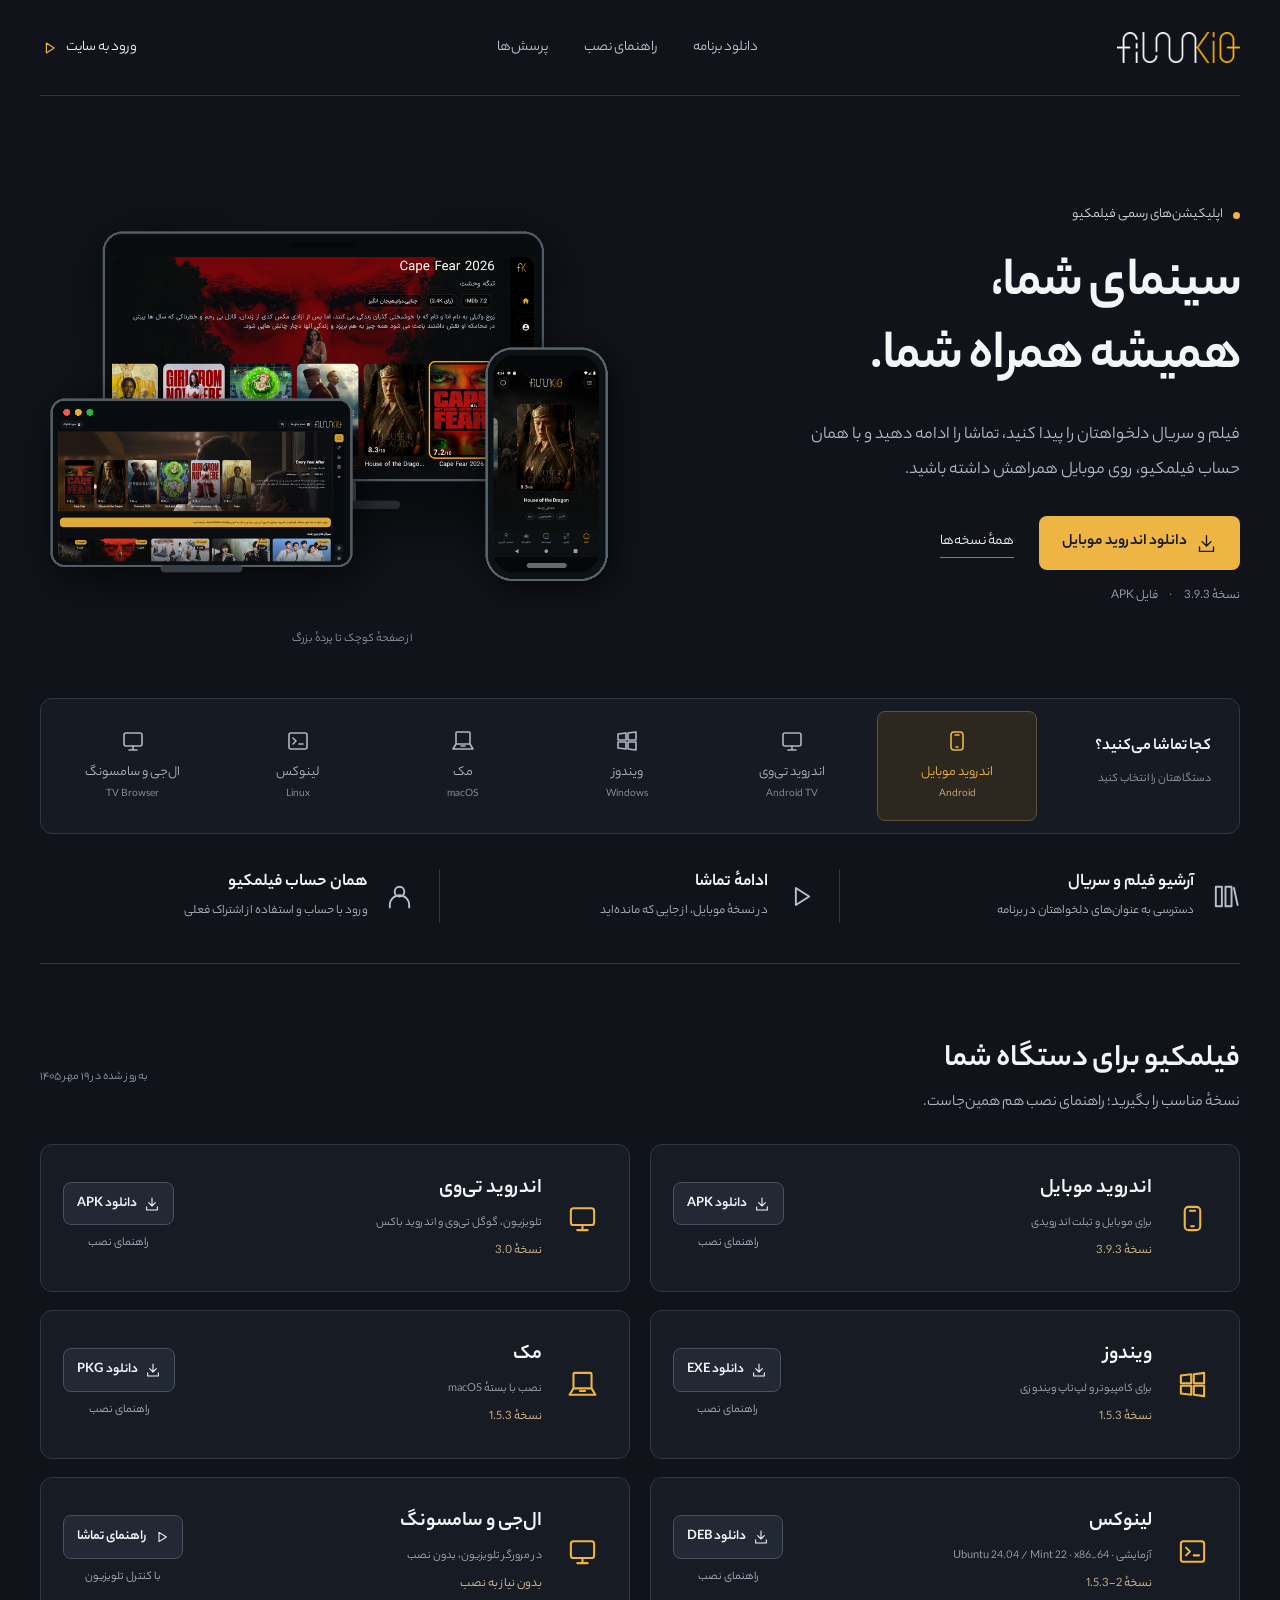
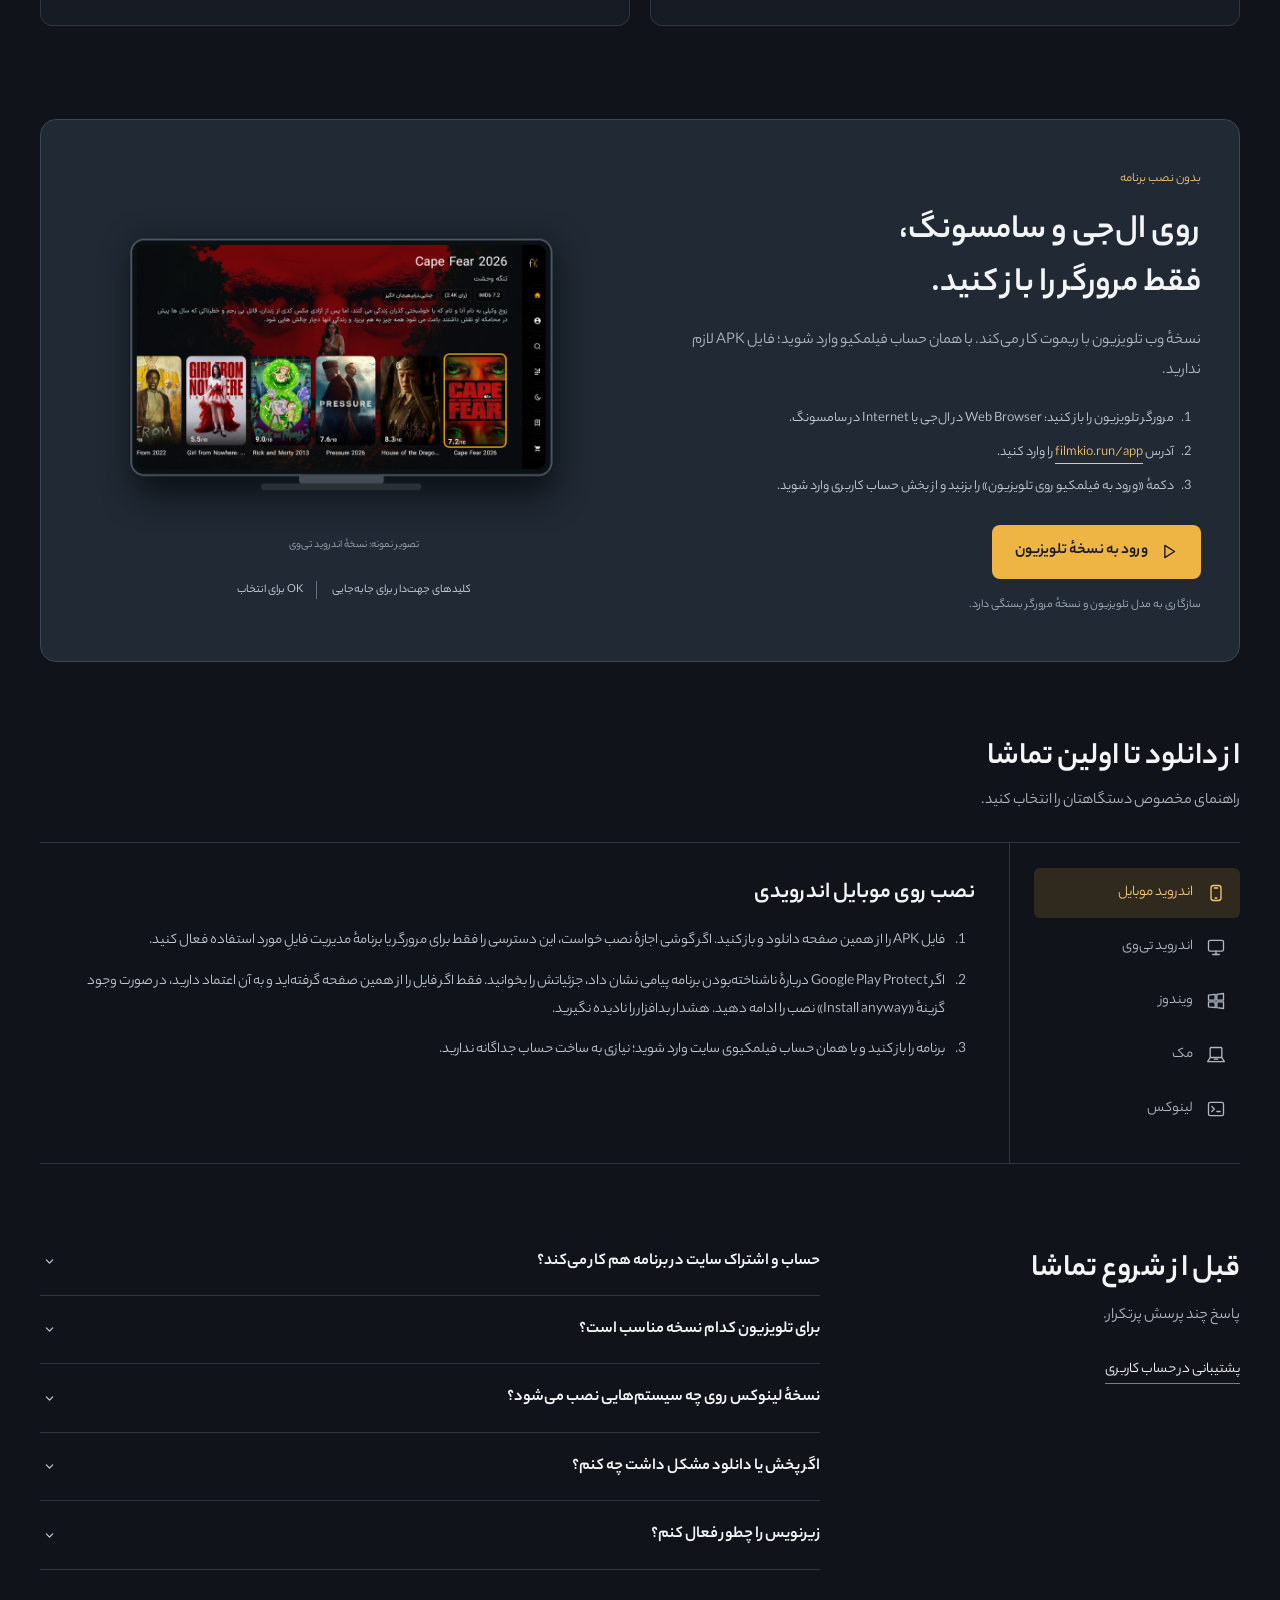
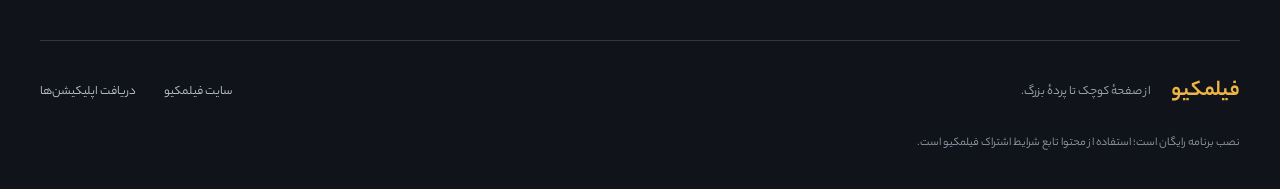
==== commit 37bfa30d: "Update print statement to say 'Goodbye World'" ====
--- a/index.html
+++ b/index.html
@@ -7,13 +7,13 @@
 <link rel="canonical" href="https://filmkio.github.io/"><link rel="icon" href="/assets/images/favicon-v.png"><link rel="preload" href="/assets/fonts/YekanBakh-Regular.woff2" as="font" type="font/woff2" crossorigin>
 <meta property="og:type" content="website"><meta property="og:locale" content="fa_IR"><meta property="og:site_name" content="FilmKio"><meta property="og:title" content="فیلمکیو، روی دستگاه شما"><meta property="og:description" content="دانلود برنامه‌های فیلمکیو و راهنمای تماشا روی تلویزیون"><meta property="og:url" content="https://filmkio.github.io/"><meta property="og:image" content="https://filmkio.github.io/assets/images/filmkio-showcase-android.png"><meta name="twitter:card" content="summary_large_image">
 <link rel="stylesheet" href="/assets/site.css"><script src="/assets/site.js" defer></script>
-<script type="application/ld+json">{"@context": "https://schema.org", "@graph": [{"@type": "WebPage", "url": "https://filmkio.github.io/", "name": "دانلود اپلیکیشن فیلمکیو", "inLanguage": "fa-IR"}, {"@type": "ItemList", "itemListElement": [{"@type": "ListItem", "position": 1, "item": {"@type": "SoftwareApplication", "name": "فیلمکیو اندروید موبایل", "operatingSystem": "Android", "applicationCategory": "EntertainmentApplication", "softwareVersion": "3.9.3", "downloadUrl": "https://filmkio.github.io/download/android/"}}, {"@type": "ListItem", "position": 2, "item": {"@type": "SoftwareApplication", "name": "فیلمکیو اندروید تی‌وی", "operatingSystem": "Android TV", "applicationCategory": "EntertainmentApplication", "softwareVersion": "2.9", "downloadUrl": "https://filmkio.github.io/download/tv/"}}, {"@type": "ListItem", "position": 3, "item": {"@type": "SoftwareApplication", "name": "فیلمکیو ویندوز", "operatingSystem": "Windows", "applicationCategory": "EntertainmentApplication", "softwareVersion": "1.5.3", "downloadUrl": "https://filmkio.github.io/download/windows/"}}, {"@type": "ListItem", "position": 4, "item": {"@type": "SoftwareApplication", "name": "فیلمکیو مک", "operatingSystem": "macOS", "applicationCategory": "EntertainmentApplication", "softwareVersion": "1.5.3", "downloadUrl": "https://filmkio.github.io/download/mac/"}}, {"@type": "ListItem", "position": 5, "item": {"@type": "SoftwareApplication", "name": "فیلمکیو لینوکس", "operatingSystem": "Linux", "applicationCategory": "EntertainmentApplication", "softwareVersion": "1.5.3-2", "downloadUrl": "https://filmkio.github.io/download/linux/"}}]}, {"@type": "FAQPage", "mainEntity": [{"@type": "Question", "name": "حساب و اشتراک سایت در برنامه هم کار می‌کند؟", "acceptedAnswer": {"@type": "Answer", "text": "بله؛ با همان حساب فیلمکیو وارد شوید و از اشتراک فعلی‌تان استفاده کنید. نیازی به ساخت حساب جداگانه نیست."}}, {"@type": "Question", "name": "برای تلویزیون کدام نسخه مناسب است؟", "acceptedAnswer": {"@type": "Answer", "text": "برای اندروید تی‌وی، گوگل تی‌وی و اندروید باکس، فایل APK تلویزیون را بگیرید. برای ال‌جی و سامسونگ از مرورگر تلویزیون استفاده کنید؛ فایل APK روی آن‌ها نصب نمی‌شود."}}, {"@type": "Question", "name": "نسخهٔ لینوکس روی چه سیستم‌هایی نصب می‌شود؟", "acceptedAnswer": {"@type": "Answer", "text": "نسخهٔ آزمایشی 1.5.3-2 برای Ubuntu 24.04 و Mint 22 با معماری x86_64 است. برای Ubuntu 22.04 و Mint 21 از نسخهٔ قدیمی موجود در راهنما استفاده کنید. نصب روی ARM پشتیبانی این بسته نیست."}}, {"@type": "Question", "name": "اگر پخش یا دانلود مشکل داشت چه کنم؟", "acceptedAnswer": {"@type": "Answer", "text": "کیفیت دیگری و یک عنوان دیگر را امتحان کنید. برای دانلود، لینک تازه بگیرید و فضای خالی دستگاه را بررسی کنید. اگر مشکل ادامه داشت، نام عنوان، کیفیت، مدل دستگاه و متن خطا را در تیکت پشتیبانی بنویسید."}}, {"@type": "Question", "name": "زیرنویس را چطور فعال کنم؟", "acceptedAnswer": {"@type": "Answer", "text": "در تنظیمات زیرنویس پلیر، فارسی را انتخاب کنید. نسخهٔ «بدون زیرنویس» زیرنویس همراه ندارد و زیرنویس «هاردساب» روی تصویر است و خاموش نمی‌شود."}}]}]}</script></head><body>
+<script type="application/ld+json">{"@context": "https://schema.org", "@graph": [{"@type": "WebPage", "url": "https://filmkio.github.io/", "name": "دانلود اپلیکیشن فیلمکیو", "inLanguage": "fa-IR"}, {"@type": "ItemList", "itemListElement": [{"@type": "ListItem", "position": 1, "item": {"@type": "SoftwareApplication", "name": "فیلمکیو اندروید موبایل", "operatingSystem": "Android", "applicationCategory": "EntertainmentApplication", "softwareVersion": "3.9.3", "downloadUrl": "https://filmkio.github.io/download/android/"}}, {"@type": "ListItem", "position": 2, "item": {"@type": "SoftwareApplication", "name": "فیلمکیو اندروید تی‌وی", "operatingSystem": "Android TV", "applicationCategory": "EntertainmentApplication", "softwareVersion": "3.0", "downloadUrl": "https://filmkio.github.io/download/tv/"}}, {"@type": "ListItem", "position": 3, "item": {"@type": "SoftwareApplication", "name": "فیلمکیو ویندوز", "operatingSystem": "Windows", "applicationCategory": "EntertainmentApplication", "softwareVersion": "1.5.3", "downloadUrl": "https://filmkio.github.io/download/windows/"}}, {"@type": "ListItem", "position": 4, "item": {"@type": "SoftwareApplication", "name": "فیلمکیو مک", "operatingSystem": "macOS", "applicationCategory": "EntertainmentApplication", "softwareVersion": "1.5.3", "downloadUrl": "https://filmkio.github.io/download/mac/"}}, {"@type": "ListItem", "position": 5, "item": {"@type": "SoftwareApplication", "name": "فیلمکیو لینوکس", "operatingSystem": "Linux", "applicationCategory": "EntertainmentApplication", "softwareVersion": "1.5.3-2", "downloadUrl": "https://filmkio.github.io/download/linux/"}}]}, {"@type": "FAQPage", "mainEntity": [{"@type": "Question", "name": "حساب و اشتراک سایت در برنامه هم کار می‌کند؟", "acceptedAnswer": {"@type": "Answer", "text": "بله؛ با همان حساب فیلمکیو وارد شوید و از اشتراک فعلی‌تان استفاده کنید. نیازی به ساخت حساب جداگانه نیست."}}, {"@type": "Question", "name": "برای تلویزیون کدام نسخه مناسب است؟", "acceptedAnswer": {"@type": "Answer", "text": "برای اندروید تی‌وی، گوگل تی‌وی و اندروید باکس، فایل APK تلویزیون را بگیرید. برای ال‌جی و سامسونگ از مرورگر تلویزیون استفاده کنید؛ فایل APK روی آن‌ها نصب نمی‌شود."}}, {"@type": "Question", "name": "نسخهٔ لینوکس روی چه سیستم‌هایی نصب می‌شود؟", "acceptedAnswer": {"@type": "Answer", "text": "نسخهٔ آزمایشی 1.5.3-2 برای Ubuntu 24.04 و Mint 22 با معماری x86_64 است. برای Ubuntu 22.04 و Mint 21 از نسخهٔ قدیمی موجود در راهنما استفاده کنید. نصب روی ARM پشتیبانی این بسته نیست."}}, {"@type": "Question", "name": "اگر پخش یا دانلود مشکل داشت چه کنم؟", "acceptedAnswer": {"@type": "Answer", "text": "کیفیت دیگری و یک عنوان دیگر را امتحان کنید. برای دانلود، لینک تازه بگیرید و فضای خالی دستگاه را بررسی کنید. اگر مشکل ادامه داشت، نام عنوان، کیفیت، مدل دستگاه و متن خطا را در تیکت پشتیبانی بنویسید."}}, {"@type": "Question", "name": "زیرنویس را چطور فعال کنم؟", "acceptedAnswer": {"@type": "Answer", "text": "در تنظیمات زیرنویس پلیر، فارسی را انتخاب کنید. نسخهٔ «بدون زیرنویس» زیرنویس همراه ندارد و زیرنویس «هاردساب» روی تصویر است و خاموش نمی‌شود."}}]}]}</script></head><body>
 <a class="skip" href="#main">رفتن به محتوای اصلی</a>
 <header class="header wrap"><a class="brand" href="/" aria-label="فیلمکیو، خانه"><img src="/assets/images/FilmKio-logo-v4.png" width="143" height="35" alt="FilmKio"></a><nav aria-label="منوی اصلی"><a href="#downloads">دانلود برنامه</a><a href="#install">راهنمای نصب</a><a href="#faq">پرسش‌ها</a></nav><a class="site-link" href="https://filmkio.run/">ورود به سایت <svg viewBox="0 0 24 24" width="24" height="24" fill="none" stroke="currentColor" stroke-width="1.6" stroke-linecap="round" stroke-linejoin="round" aria-hidden="true"><path d="m9 5 11 7-11 7V5Z"/></svg></a></header>
 <main id="main"><section class="hero wrap" aria-labelledby="hero-title"><div class="hero-copy"><p class="intro"><span></span>اپلیکیشن‌های رسمی فیلمکیو</p><h1 id="hero-title">سینمای شما،<br>همیشه همراه شما.</h1><p id="hero-desc" class="lead">فیلم و سریال دلخواهتان را پیدا کنید، تماشا را ادامه دهید و با همان حساب فیلمکیو، روی موبایل همراهش داشته باشید.</p><div class="hero-actions"><a id="hero-download" class="button primary" href="/download/android/"><svg viewBox="0 0 24 24" width="24" height="24" fill="none" stroke="currentColor" stroke-width="1.6" stroke-linecap="round" stroke-linejoin="round" aria-hidden="true"><path d="M12 3v12m-5-5 5 5 5-5M4 16v5h16v-5"/></svg><span>دانلود اندروید موبایل</span></a><a class="text-link" href="#downloads">همهٔ نسخه‌ها</a></div><p id="hero-version" class="hero-meta">نسخهٔ <bdi>3.9.3</bdi> <span>·</span> فایل APK</p></div><figure id="device-preview" class="hero-visual"><img id="hero-image" src="/assets/images/filmkio-showcase-android.png" width="1200" height="800" fetchpriority="high" alt="نمای برنامه‌های فیلمکیو روی موبایل و نمایشگرهای بزرگ"><figcaption id="hero-caption">از صفحهٔ کوچک تا پردهٔ بزرگ</figcaption></figure></section>
 <section class="device-section wrap" aria-label="انتخاب دستگاه"><div class="device-label">کجا تماشا می‌کنید؟<span>دستگاهتان را انتخاب کنید</span></div><div class="devices"><button type="button" class="device" data-device="android" aria-pressed="true" aria-controls="device-preview"><svg viewBox="0 0 24 24" width="24" height="24" fill="none" stroke="currentColor" stroke-width="1.6" stroke-linecap="round" stroke-linejoin="round" aria-hidden="true"><rect x="6" y="3" width="12" height="18" rx="3"/><path d="M10 6h4M11 18h2"/></svg><span>اندروید موبایل</span><small dir="ltr">Android</small></button><button type="button" class="device" data-device="tv" aria-pressed="false" aria-controls="device-preview"><svg viewBox="0 0 24 24" width="24" height="24" fill="none" stroke="currentColor" stroke-width="1.6" stroke-linecap="round" stroke-linejoin="round" aria-hidden="true"><rect x="3" y="4" width="18" height="13" rx="2"/><path d="M8 21h8M12 17v4"/></svg><span>اندروید تی‌وی</span><small dir="ltr">Android TV</small></button><button type="button" class="device" data-device="windows" aria-pressed="false" aria-controls="device-preview"><svg viewBox="0 0 24 24" width="24" height="24" fill="none" stroke="currentColor" stroke-width="1.6" stroke-linecap="round" stroke-linejoin="round" aria-hidden="true"><path d="M3 5l8-1v7H3V5Zm10-1 8-1v8h-8V4ZM3 13h8v7l-8-1v-6Zm10 0h8v8l-8-1v-7Z"/></svg><span>ویندوز</span><small dir="ltr">Windows</small></button><button type="button" class="device" data-device="mac" aria-pressed="false" aria-controls="device-preview"><svg viewBox="0 0 24 24" width="24" height="24" fill="none" stroke="currentColor" stroke-width="1.6" stroke-linecap="round" stroke-linejoin="round" aria-hidden="true"><rect x="5" y="3" width="14" height="12" rx="1"/><path d="m5 15-3 5h20l-3-5M10 17h4"/></svg><span>مک</span><small dir="ltr">macOS</small></button><button type="button" class="device" data-device="linux" aria-pressed="false" aria-controls="device-preview"><svg viewBox="0 0 24 24" width="24" height="24" fill="none" stroke="currentColor" stroke-width="1.6" stroke-linecap="round" stroke-linejoin="round" aria-hidden="true"><rect x="3" y="4" width="18" height="16" rx="2"/><path d="m7 9 3 3-3 3m6 0h4"/></svg><span>لینوکس</span><small dir="ltr">Linux</small></button><button type="button" class="device" data-device="tvweb" aria-pressed="false" aria-controls="device-preview"><svg viewBox="0 0 24 24" width="24" height="24" fill="none" stroke="currentColor" stroke-width="1.6" stroke-linecap="round" stroke-linejoin="round" aria-hidden="true"><rect x="3" y="4" width="18" height="13" rx="2"/><path d="M8 21h8M12 17v4"/></svg><span>ال‌جی و سامسونگ</span><small dir="ltr">TV Browser</small></button></div></section>
 <section class="features wrap" aria-label="امکانات فیلمکیو"><article><svg viewBox="0 0 24 24" width="24" height="24" fill="none" stroke="currentColor" stroke-width="1.6" stroke-linecap="round" stroke-linejoin="round" aria-hidden="true"><path d="M4 4h5v16H4zM12 4h5v16h-5zM19 5l3 14"/></svg><div><h2>آرشیو فیلم و سریال</h2><p>دسترسی به عنوان‌های دلخواهتان در برنامه</p></div></article><article><svg viewBox="0 0 24 24" width="24" height="24" fill="none" stroke="currentColor" stroke-width="1.6" stroke-linecap="round" stroke-linejoin="round" aria-hidden="true"><path d="m9 5 11 7-11 7V5Z"/></svg><div><h2>ادامهٔ تماشا</h2><p>در نسخهٔ موبایل، از جایی که مانده‌اید</p></div></article><article><svg viewBox="0 0 24 24" width="24" height="24" fill="none" stroke="currentColor" stroke-width="1.6" stroke-linecap="round" stroke-linejoin="round" aria-hidden="true"><circle cx="12" cy="8" r="4"/><path d="M4 21v-2a8 8 0 0 1 16 0v2"/></svg><div><h2>همان حساب فیلمکیو</h2><p>ورود با حساب و استفاده از اشتراک فعلی</p></div></article></section>
-<section id="downloads" class="downloads section wrap"><div class="section-heading"><div><h2>فیلمکیو برای دستگاه شما</h2><p>نسخهٔ مناسب را بگیرید؛ راهنمای نصب هم همین‌جاست.</p></div><span class="verified">به‌روز شده در ۱۹ مهر ۱۴۰۵</span></div><div class="releases"><article class="release"><div class="release-icon"><svg viewBox="0 0 24 24" width="24" height="24" fill="none" stroke="currentColor" stroke-width="1.6" stroke-linecap="round" stroke-linejoin="round" aria-hidden="true"><rect x="6" y="3" width="12" height="18" rx="3"/><path d="M10 6h4M11 18h2"/></svg></div><div class="release-info"><h3>اندروید موبایل</h3><p>برای موبایل و تبلت اندرویدی</p><span class="version">نسخهٔ <bdi>3.9.3</bdi></span></div><div class="release-actions"><a class="button download" href="/download/android/"><svg viewBox="0 0 24 24" width="24" height="24" fill="none" stroke="currentColor" stroke-width="1.6" stroke-linecap="round" stroke-linejoin="round" aria-hidden="true"><path d="M12 3v12m-5-5 5 5 5-5M4 16v5h16v-5"/></svg><span>دانلود APK</span></a><a class="guide-link" href="#guide-android">راهنمای نصب</a></div></article><article class="release"><div class="release-icon"><svg viewBox="0 0 24 24" width="24" height="24" fill="none" stroke="currentColor" stroke-width="1.6" stroke-linecap="round" stroke-linejoin="round" aria-hidden="true"><rect x="3" y="4" width="18" height="13" rx="2"/><path d="M8 21h8M12 17v4"/></svg></div><div class="release-info"><h3>اندروید تی‌وی</h3><p>تلویزیون، گوگل تی‌وی و اندروید باکس</p><span class="version">نسخهٔ <bdi>2.9</bdi></span></div><div class="release-actions"><a class="button download" href="/download/tv/"><svg viewBox="0 0 24 24" width="24" height="24" fill="none" stroke="currentColor" stroke-width="1.6" stroke-linecap="round" stroke-linejoin="round" aria-hidden="true"><path d="M12 3v12m-5-5 5 5 5-5M4 16v5h16v-5"/></svg><span>دانلود APK</span></a><a class="guide-link" href="#guide-tv">راهنمای نصب</a></div></article><article class="release"><div class="release-icon"><svg viewBox="0 0 24 24" width="24" height="24" fill="none" stroke="currentColor" stroke-width="1.6" stroke-linecap="round" stroke-linejoin="round" aria-hidden="true"><path d="M3 5l8-1v7H3V5Zm10-1 8-1v8h-8V4ZM3 13h8v7l-8-1v-6Zm10 0h8v8l-8-1v-7Z"/></svg></div><div class="release-info"><h3>ویندوز</h3><p>برای کامپیوتر و لپ‌تاپ ویندوزی</p><span class="version">نسخهٔ <bdi>1.5.3</bdi></span></div><div class="release-actions"><a class="button download" href="/download/windows/"><svg viewBox="0 0 24 24" width="24" height="24" fill="none" stroke="currentColor" stroke-width="1.6" stroke-linecap="round" stroke-linejoin="round" aria-hidden="true"><path d="M12 3v12m-5-5 5 5 5-5M4 16v5h16v-5"/></svg><span>دانلود EXE</span></a><a class="guide-link" href="#guide-windows">راهنمای نصب</a></div></article><article class="release"><div class="release-icon"><svg viewBox="0 0 24 24" width="24" height="24" fill="none" stroke="currentColor" stroke-width="1.6" stroke-linecap="round" stroke-linejoin="round" aria-hidden="true"><rect x="5" y="3" width="14" height="12" rx="1"/><path d="m5 15-3 5h20l-3-5M10 17h4"/></svg></div><div class="release-info"><h3>مک</h3><p>نصب با بستهٔ macOS</p><span class="version">نسخهٔ <bdi>1.5.3</bdi></span></div><div class="release-actions"><a class="button download" href="/download/mac/"><svg viewBox="0 0 24 24" width="24" height="24" fill="none" stroke="currentColor" stroke-width="1.6" stroke-linecap="round" stroke-linejoin="round" aria-hidden="true"><path d="M12 3v12m-5-5 5 5 5-5M4 16v5h16v-5"/></svg><span>دانلود PKG</span></a><a class="guide-link" href="#guide-mac">راهنمای نصب</a></div></article><article class="release"><div class="release-icon"><svg viewBox="0 0 24 24" width="24" height="24" fill="none" stroke="currentColor" stroke-width="1.6" stroke-linecap="round" stroke-linejoin="round" aria-hidden="true"><rect x="3" y="4" width="18" height="16" rx="2"/><path d="m7 9 3 3-3 3m6 0h4"/></svg></div><div class="release-info"><h3>لینوکس</h3><p>آزمایشی · Ubuntu 24.04 / Mint 22 · x86_64</p><span class="version">نسخهٔ <bdi>1.5.3-2</bdi></span></div><div class="release-actions"><a class="button download" href="/download/linux/"><svg viewBox="0 0 24 24" width="24" height="24" fill="none" stroke="currentColor" stroke-width="1.6" stroke-linecap="round" stroke-linejoin="round" aria-hidden="true"><path d="M12 3v12m-5-5 5 5 5-5M4 16v5h16v-5"/></svg><span>دانلود DEB</span></a><a class="guide-link" href="#guide-linux">راهنمای نصب</a></div></article><article class="release"><div class="release-icon"><svg viewBox="0 0 24 24" width="24" height="24" fill="none" stroke="currentColor" stroke-width="1.6" stroke-linecap="round" stroke-linejoin="round" aria-hidden="true"><rect x="3" y="4" width="18" height="13" rx="2"/><path d="M8 21h8M12 17v4"/></svg></div><div class="release-info"><h3>ال‌جی و سامسونگ</h3><p>در مرورگر تلویزیون، بدون نصب</p><span class="version">بدون نیاز به نصب</span></div><div class="release-actions"><a class="button download" href="#tv-browser"><svg viewBox="0 0 24 24" width="24" height="24" fill="none" stroke="currentColor" stroke-width="1.6" stroke-linecap="round" stroke-linejoin="round" aria-hidden="true"><path d="m9 5 11 7-11 7V5Z"/></svg><span>راهنمای تماشا</span></a><span class="guide-link">با کنترل تلویزیون</span></div></article></div></section>
+<section id="downloads" class="downloads section wrap"><div class="section-heading"><div><h2>فیلمکیو برای دستگاه شما</h2><p>نسخهٔ مناسب را بگیرید؛ راهنمای نصب هم همین‌جاست.</p></div><span class="verified">به‌روز شده در ۱۹ مهر ۱۴۰۵</span></div><div class="releases"><article class="release"><div class="release-icon"><svg viewBox="0 0 24 24" width="24" height="24" fill="none" stroke="currentColor" stroke-width="1.6" stroke-linecap="round" stroke-linejoin="round" aria-hidden="true"><rect x="6" y="3" width="12" height="18" rx="3"/><path d="M10 6h4M11 18h2"/></svg></div><div class="release-info"><h3>اندروید موبایل</h3><p>برای موبایل و تبلت اندرویدی</p><span class="version">نسخهٔ <bdi>3.9.3</bdi></span></div><div class="release-actions"><a class="button download" href="/download/android/"><svg viewBox="0 0 24 24" width="24" height="24" fill="none" stroke="currentColor" stroke-width="1.6" stroke-linecap="round" stroke-linejoin="round" aria-hidden="true"><path d="M12 3v12m-5-5 5 5 5-5M4 16v5h16v-5"/></svg><span>دانلود APK</span></a><a class="guide-link" href="#guide-android">راهنمای نصب</a></div></article><article class="release"><div class="release-icon"><svg viewBox="0 0 24 24" width="24" height="24" fill="none" stroke="currentColor" stroke-width="1.6" stroke-linecap="round" stroke-linejoin="round" aria-hidden="true"><rect x="3" y="4" width="18" height="13" rx="2"/><path d="M8 21h8M12 17v4"/></svg></div><div class="release-info"><h3>اندروید تی‌وی</h3><p>تلویزیون، گوگل تی‌وی و اندروید باکس</p><span class="version">نسخهٔ <bdi>3.0</bdi></span></div><div class="release-actions"><a class="button download" href="/download/tv/"><svg viewBox="0 0 24 24" width="24" height="24" fill="none" stroke="currentColor" stroke-width="1.6" stroke-linecap="round" stroke-linejoin="round" aria-hidden="true"><path d="M12 3v12m-5-5 5 5 5-5M4 16v5h16v-5"/></svg><span>دانلود APK</span></a><a class="guide-link" href="#guide-tv">راهنمای نصب</a></div></article><article class="release"><div class="release-icon"><svg viewBox="0 0 24 24" width="24" height="24" fill="none" stroke="currentColor" stroke-width="1.6" stroke-linecap="round" stroke-linejoin="round" aria-hidden="true"><path d="M3 5l8-1v7H3V5Zm10-1 8-1v8h-8V4ZM3 13h8v7l-8-1v-6Zm10 0h8v8l-8-1v-7Z"/></svg></div><div class="release-info"><h3>ویندوز</h3><p>برای کامپیوتر و لپ‌تاپ ویندوزی</p><span class="version">نسخهٔ <bdi>1.5.3</bdi></span></div><div class="release-actions"><a class="button download" href="/download/windows/"><svg viewBox="0 0 24 24" width="24" height="24" fill="none" stroke="currentColor" stroke-width="1.6" stroke-linecap="round" stroke-linejoin="round" aria-hidden="true"><path d="M12 3v12m-5-5 5 5 5-5M4 16v5h16v-5"/></svg><span>دانلود EXE</span></a><a class="guide-link" href="#guide-windows">راهنمای نصب</a></div></article><article class="release"><div class="release-icon"><svg viewBox="0 0 24 24" width="24" height="24" fill="none" stroke="currentColor" stroke-width="1.6" stroke-linecap="round" stroke-linejoin="round" aria-hidden="true"><rect x="5" y="3" width="14" height="12" rx="1"/><path d="m5 15-3 5h20l-3-5M10 17h4"/></svg></div><div class="release-info"><h3>مک</h3><p>نصب با بستهٔ macOS</p><span class="version">نسخهٔ <bdi>1.5.3</bdi></span></div><div class="release-actions"><a class="button download" href="/download/mac/"><svg viewBox="0 0 24 24" width="24" height="24" fill="none" stroke="currentColor" stroke-width="1.6" stroke-linecap="round" stroke-linejoin="round" aria-hidden="true"><path d="M12 3v12m-5-5 5 5 5-5M4 16v5h16v-5"/></svg><span>دانلود PKG</span></a><a class="guide-link" href="#guide-mac">راهنمای نصب</a></div></article><article class="release"><div class="release-icon"><svg viewBox="0 0 24 24" width="24" height="24" fill="none" stroke="currentColor" stroke-width="1.6" stroke-linecap="round" stroke-linejoin="round" aria-hidden="true"><rect x="3" y="4" width="18" height="16" rx="2"/><path d="m7 9 3 3-3 3m6 0h4"/></svg></div><div class="release-info"><h3>لینوکس</h3><p>آزمایشی · Ubuntu 24.04 / Mint 22 · x86_64</p><span class="version">نسخهٔ <bdi>1.5.3-2</bdi></span></div><div class="release-actions"><a class="button download" href="/download/linux/"><svg viewBox="0 0 24 24" width="24" height="24" fill="none" stroke="currentColor" stroke-width="1.6" stroke-linecap="round" stroke-linejoin="round" aria-hidden="true"><path d="M12 3v12m-5-5 5 5 5-5M4 16v5h16v-5"/></svg><span>دانلود DEB</span></a><a class="guide-link" href="#guide-linux">راهنمای نصب</a></div></article><article class="release"><div class="release-icon"><svg viewBox="0 0 24 24" width="24" height="24" fill="none" stroke="currentColor" stroke-width="1.6" stroke-linecap="round" stroke-linejoin="round" aria-hidden="true"><rect x="3" y="4" width="18" height="13" rx="2"/><path d="M8 21h8M12 17v4"/></svg></div><div class="release-info"><h3>ال‌جی و سامسونگ</h3><p>در مرورگر تلویزیون، بدون نصب</p><span class="version">بدون نیاز به نصب</span></div><div class="release-actions"><a class="button download" href="#tv-browser"><svg viewBox="0 0 24 24" width="24" height="24" fill="none" stroke="currentColor" stroke-width="1.6" stroke-linecap="round" stroke-linejoin="round" aria-hidden="true"><path d="m9 5 11 7-11 7V5Z"/></svg><span>راهنمای تماشا</span></a><span class="guide-link">با کنترل تلویزیون</span></div></article></div></section>
 <section id="tv-browser" class="tv-section wrap"><div class="tv-copy"><span class="tag">بدون نصب برنامه</span><h2>روی ال‌جی و سامسونگ،<br>فقط مرورگر را باز کنید.</h2><p>نسخهٔ وب تلویزیون با ریموت کار می‌کند. با همان حساب فیلمکیو وارد شوید؛ فایل APK لازم ندارید.</p><ol><li>مرورگر تلویزیون را باز کنید: <bdi>Web Browser</bdi> در ال‌جی یا <bdi>Internet</bdi> در سامسونگ.</li><li>آدرس <a href="https://filmkio.run/app/"><bdi>filmkio.run/app</bdi></a> را وارد کنید.</li><li>دکمهٔ «ورود به فیلمکیو روی تلویزیون» را بزنید و از بخش حساب کاربری وارد شوید.</li></ol><a class="button primary" href="https://filmkio.run/?filmkio_tv_launch=1"><svg viewBox="0 0 24 24" width="24" height="24" fill="none" stroke="currentColor" stroke-width="1.6" stroke-linecap="round" stroke-linejoin="round" aria-hidden="true"><path d="m9 5 11 7-11 7V5Z"/></svg> ورود به نسخهٔ تلویزیون</a><p class="fine">سازگاری به مدل تلویزیون و نسخهٔ مرورگر بستگی دارد.</p></div><figure class="tv-visual"><img src="/assets/images/filmkio-showcase-tv.png" width="1200" height="800" loading="lazy" alt="رابط اندروید تی‌وی فیلمکیو روی نمایشگر بزرگ"><figcaption>تصویر نمونه: نسخهٔ اندروید تی‌وی</figcaption><div class="remote-note">کلیدهای جهت‌دار برای جابه‌جایی <span>OK برای انتخاب</span></div></figure></section>
 <section id="install" class="section wrap"><div class="section-heading"><div><h2>از دانلود تا اولین تماشا</h2><p>راهنمای مخصوص دستگاهتان را انتخاب کنید.</p></div></div><div class="install-layout"><nav class="guide-choices" aria-label="انتخاب راهنمای نصب"><a href="#guide-android" data-guide="android"><svg viewBox="0 0 24 24" width="24" height="24" fill="none" stroke="currentColor" stroke-width="1.6" stroke-linecap="round" stroke-linejoin="round" aria-hidden="true"><rect x="6" y="3" width="12" height="18" rx="3"/><path d="M10 6h4M11 18h2"/></svg>اندروید موبایل</a><a href="#guide-tv" data-guide="tv"><svg viewBox="0 0 24 24" width="24" height="24" fill="none" stroke="currentColor" stroke-width="1.6" stroke-linecap="round" stroke-linejoin="round" aria-hidden="true"><rect x="3" y="4" width="18" height="13" rx="2"/><path d="M8 21h8M12 17v4"/></svg>اندروید تی‌وی</a><a href="#guide-windows" data-guide="windows"><svg viewBox="0 0 24 24" width="24" height="24" fill="none" stroke="currentColor" stroke-width="1.6" stroke-linecap="round" stroke-linejoin="round" aria-hidden="true"><path d="M3 5l8-1v7H3V5Zm10-1 8-1v8h-8V4ZM3 13h8v7l-8-1v-6Zm10 0h8v8l-8-1v-7Z"/></svg>ویندوز</a><a href="#guide-mac" data-guide="mac"><svg viewBox="0 0 24 24" width="24" height="24" fill="none" stroke="currentColor" stroke-width="1.6" stroke-linecap="round" stroke-linejoin="round" aria-hidden="true"><rect x="5" y="3" width="14" height="12" rx="1"/><path d="m5 15-3 5h20l-3-5M10 17h4"/></svg>مک</a><a href="#guide-linux" data-guide="linux"><svg viewBox="0 0 24 24" width="24" height="24" fill="none" stroke="currentColor" stroke-width="1.6" stroke-linecap="round" stroke-linejoin="round" aria-hidden="true"><rect x="3" y="4" width="18" height="16" rx="2"/><path d="m7 9 3 3-3 3m6 0h4"/></svg>لینوکس</a></nav><div class="guide-content"><section class="guide-panel" id="guide-android" tabindex="-1"><h3>نصب روی موبایل اندرویدی</h3>
                     <ol>
@@ -54,4 +54,4 @@
                         <li>پس از نصب، <bdi>FilmKio</bdi> را از منوی برنامه‌ها باز کنید و وارد حساب فیلمکیوی خود شوید.</li>
                     </ol></section></div></div></section>
 <section id="faq" class="faq section wrap"><div class="faq-intro"><h2>قبل از شروع تماشا</h2><p>پاسخ چند پرسش پرتکرار.</p><a class="text-link" href="https://filmkio.run/dashboard/">پشتیبانی در حساب کاربری</a></div><div class="faq-items"><details><summary>حساب و اشتراک سایت در برنامه هم کار می‌کند؟<svg viewBox="0 0 24 24" width="24" height="24" fill="none" stroke="currentColor" stroke-width="1.6" stroke-linecap="round" stroke-linejoin="round" aria-hidden="true"><path d="m8 10 4 4 4-4"/></svg></summary><p>بله؛ با همان حساب فیلمکیو وارد شوید و از اشتراک فعلی‌تان استفاده کنید. نیازی به ساخت حساب جداگانه نیست.</p></details><details><summary>برای تلویزیون کدام نسخه مناسب است؟<svg viewBox="0 0 24 24" width="24" height="24" fill="none" stroke="currentColor" stroke-width="1.6" stroke-linecap="round" stroke-linejoin="round" aria-hidden="true"><path d="m8 10 4 4 4-4"/></svg></summary><p>برای اندروید تی‌وی، گوگل تی‌وی و اندروید باکس، فایل APK تلویزیون را بگیرید. برای ال‌جی و سامسونگ از مرورگر تلویزیون استفاده کنید؛ فایل APK روی آن‌ها نصب نمی‌شود.</p></details><details><summary>نسخهٔ لینوکس روی چه سیستم‌هایی نصب می‌شود؟<svg viewBox="0 0 24 24" width="24" height="24" fill="none" stroke="currentColor" stroke-width="1.6" stroke-linecap="round" stroke-linejoin="round" aria-hidden="true"><path d="m8 10 4 4 4-4"/></svg></summary><p>نسخهٔ آزمایشی 1.5.3-2 برای Ubuntu 24.04 و Mint 22 با معماری x86_64 است. برای Ubuntu 22.04 و Mint 21 از نسخهٔ قدیمی موجود در راهنما استفاده کنید. نصب روی ARM پشتیبانی این بسته نیست.</p></details><details><summary>اگر پخش یا دانلود مشکل داشت چه کنم؟<svg viewBox="0 0 24 24" width="24" height="24" fill="none" stroke="currentColor" stroke-width="1.6" stroke-linecap="round" stroke-linejoin="round" aria-hidden="true"><path d="m8 10 4 4 4-4"/></svg></summary><p>کیفیت دیگری و یک عنوان دیگر را امتحان کنید. برای دانلود، لینک تازه بگیرید و فضای خالی دستگاه را بررسی کنید. اگر مشکل ادامه داشت، نام عنوان، کیفیت، مدل دستگاه و متن خطا را در تیکت پشتیبانی بنویسید.</p></details><details><summary>زیرنویس را چطور فعال کنم؟<svg viewBox="0 0 24 24" width="24" height="24" fill="none" stroke="currentColor" stroke-width="1.6" stroke-linecap="round" stroke-linejoin="round" aria-hidden="true"><path d="m8 10 4 4 4-4"/></svg></summary><p>در تنظیمات زیرنویس پلیر، فارسی را انتخاب کنید. نسخهٔ «بدون زیرنویس» زیرنویس همراه ندارد و زیرنویس «هاردساب» روی تصویر است و خاموش نمی‌شود.</p></details></div></section>
-</main><footer class="wrap footer"><div><strong>فیلمکیو</strong><span>از صفحهٔ کوچک تا پردهٔ بزرگ.</span></div><a href="https://filmkio.run/">سایت فیلمکیو</a><a href="#downloads">دریافت اپلیکیشن‌ها</a><p>نصب برنامه رایگان است؛ استفاده از محتوا تابع شرایط اشتراک فیلمکیو است.</p></footer></body></html>+</main><footer class="wrap footer"><div><strong>فیلمکیو</strong><span>از صفحهٔ کوچک تا پردهٔ بزرگ.</span></div><a href="https://filmkio.run/">سایت فیلمکیو</a><a href="#downloads">دریافت اپلیکیشن‌ها</a><p>نصب برنامه رایگان است؛ استفاده از محتوا تابع شرایط اشتراک فیلمکیو است.</p></footer></body></html>
